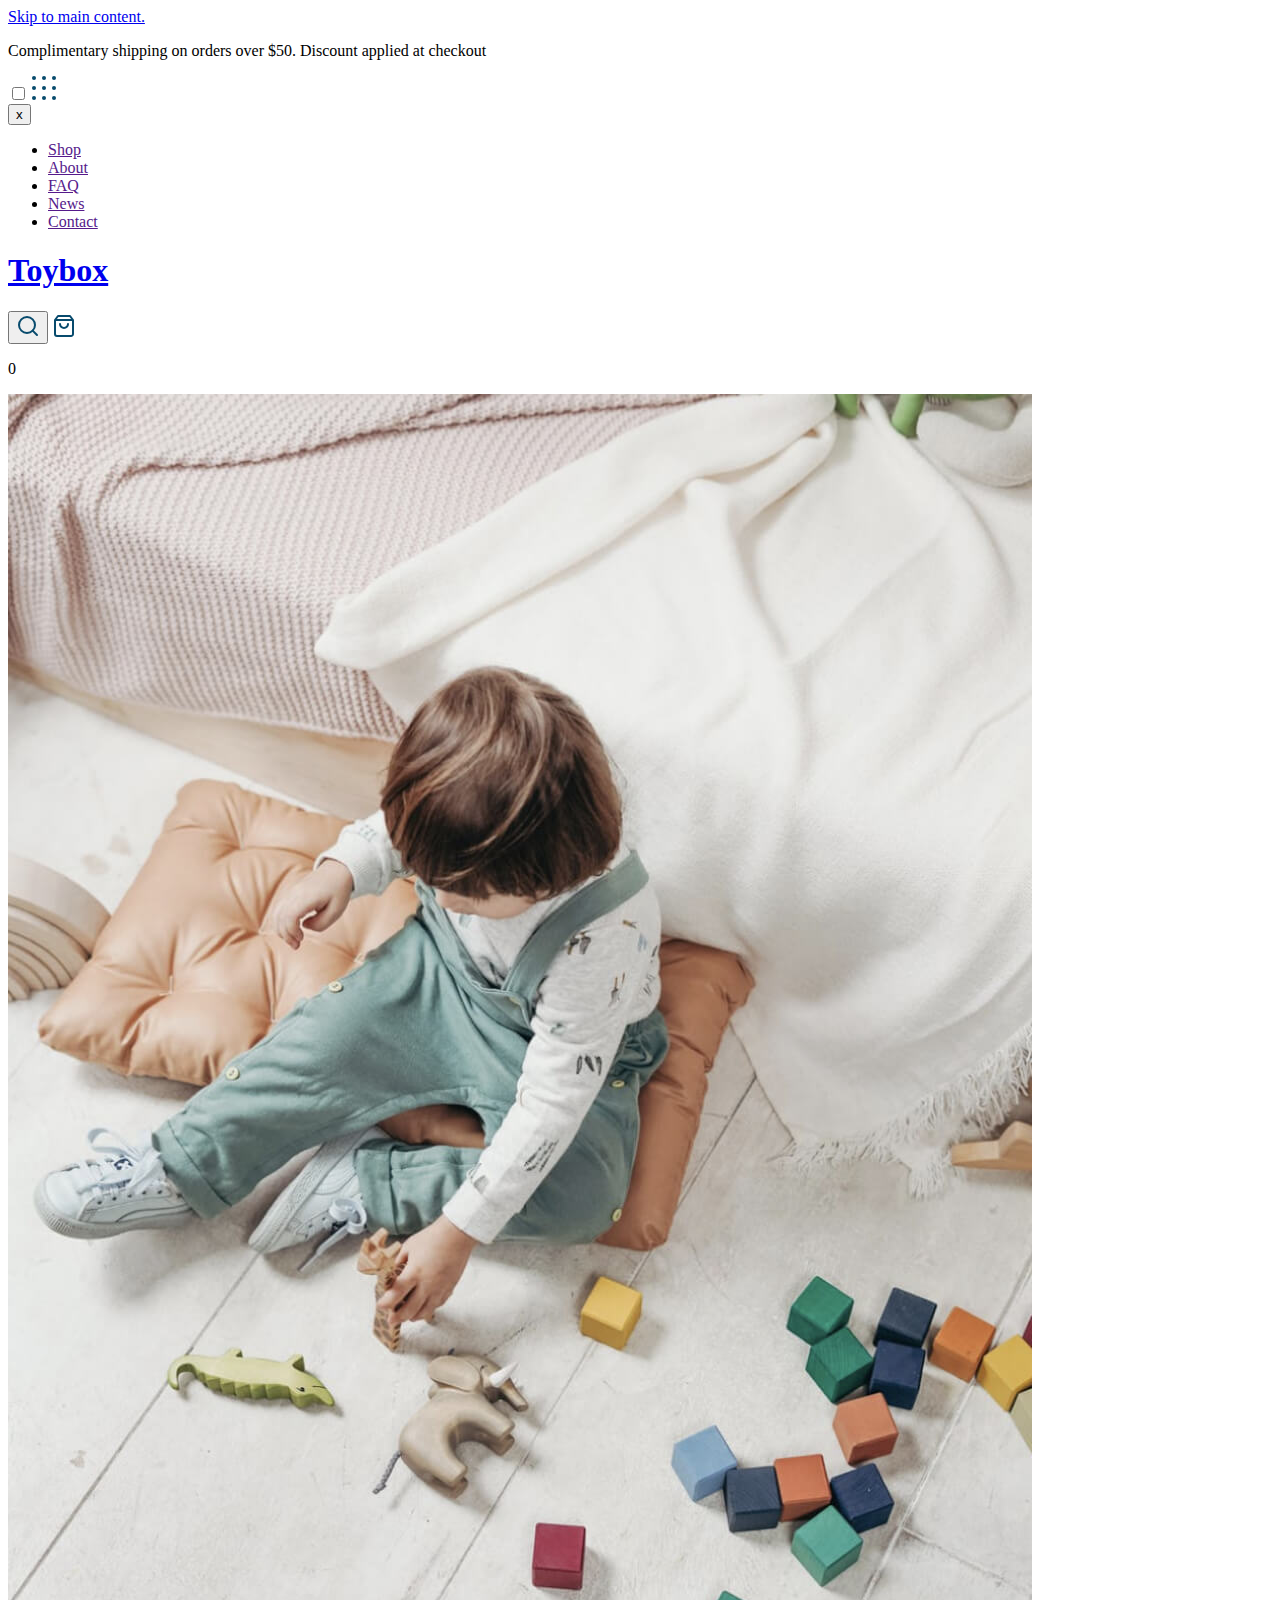
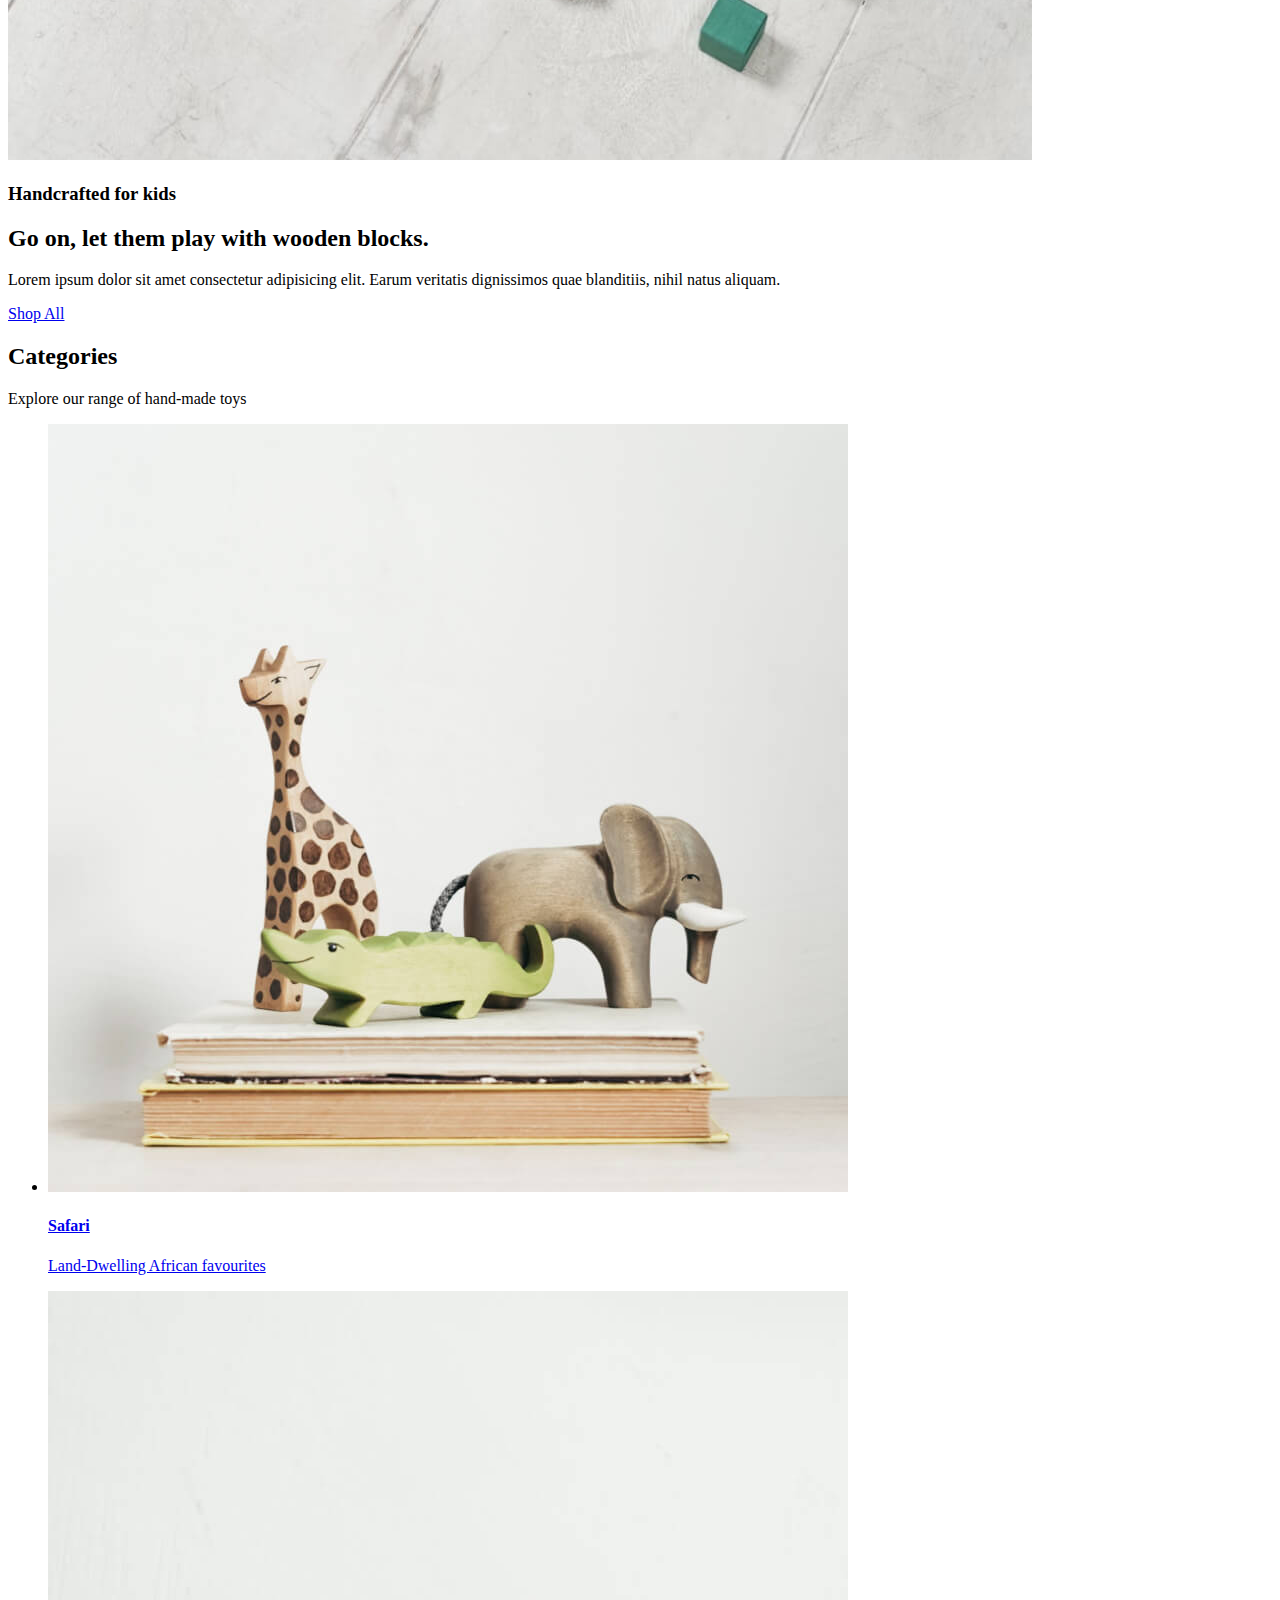
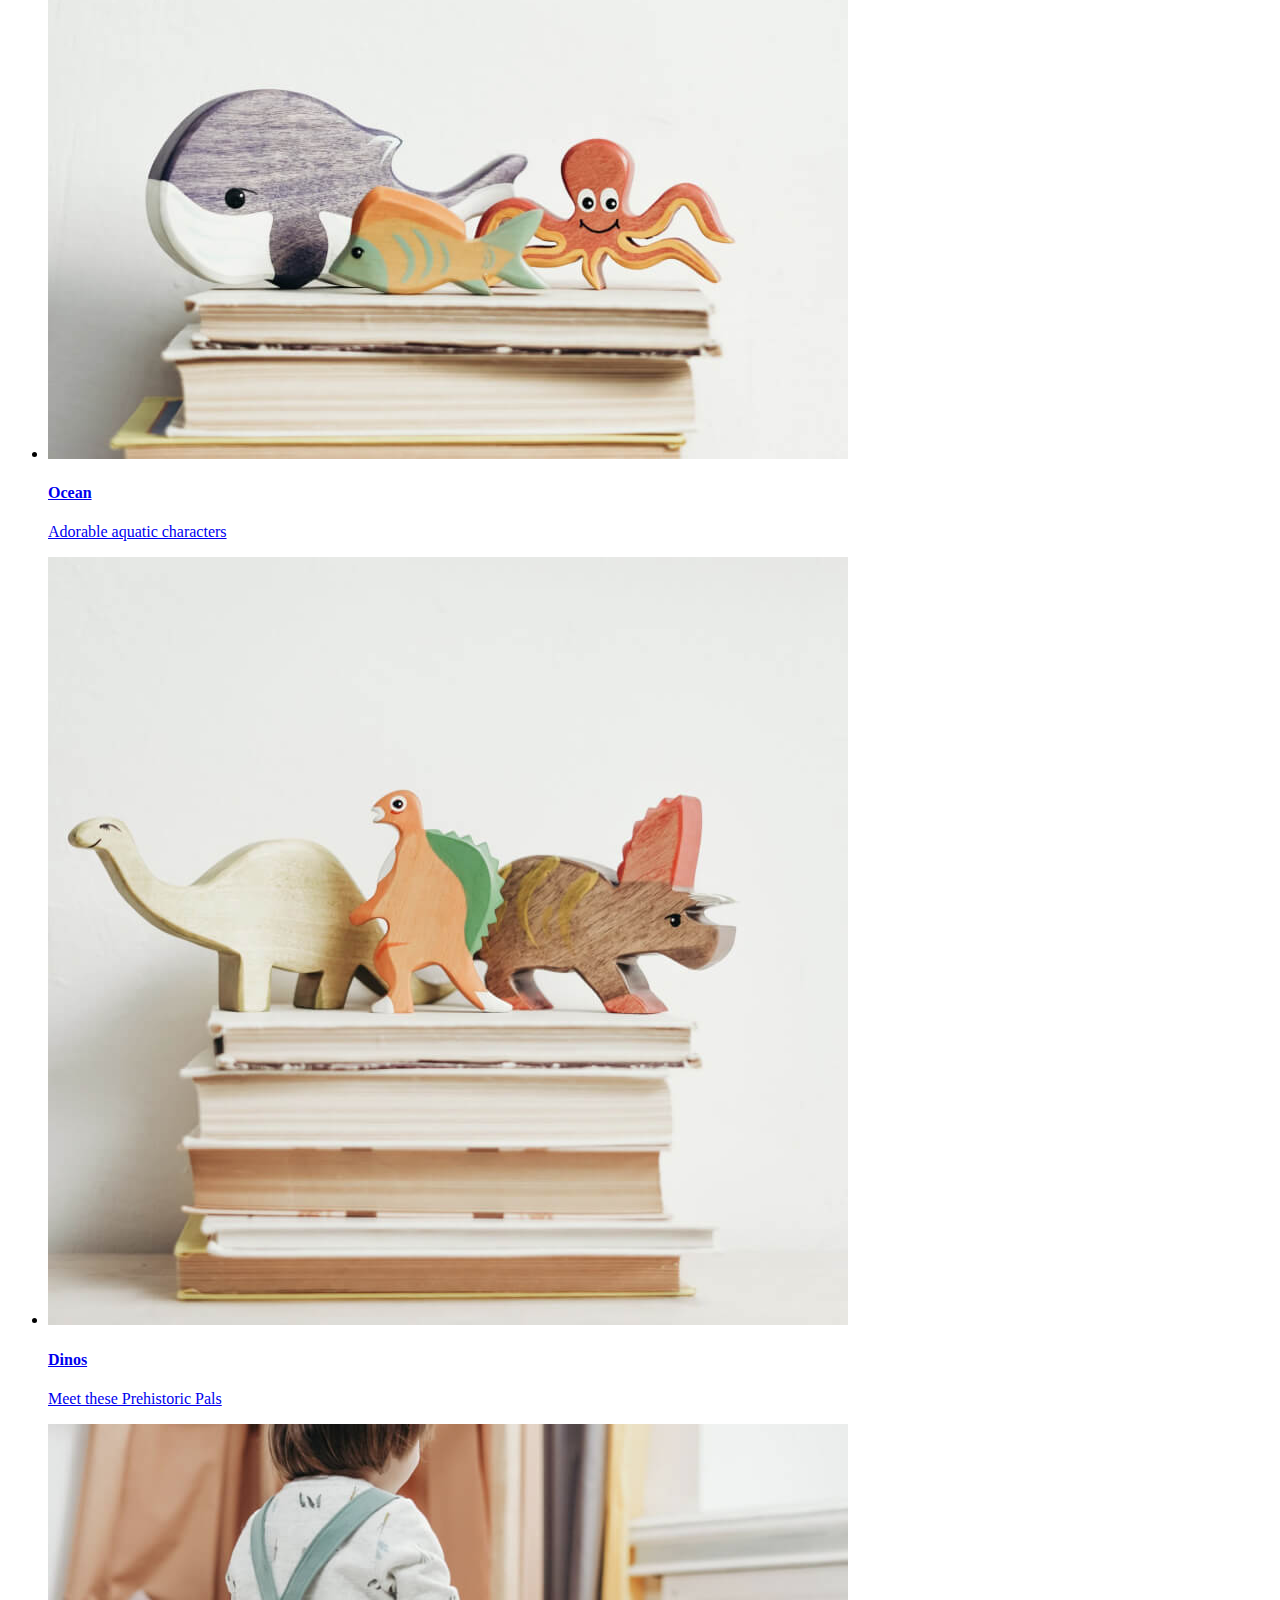
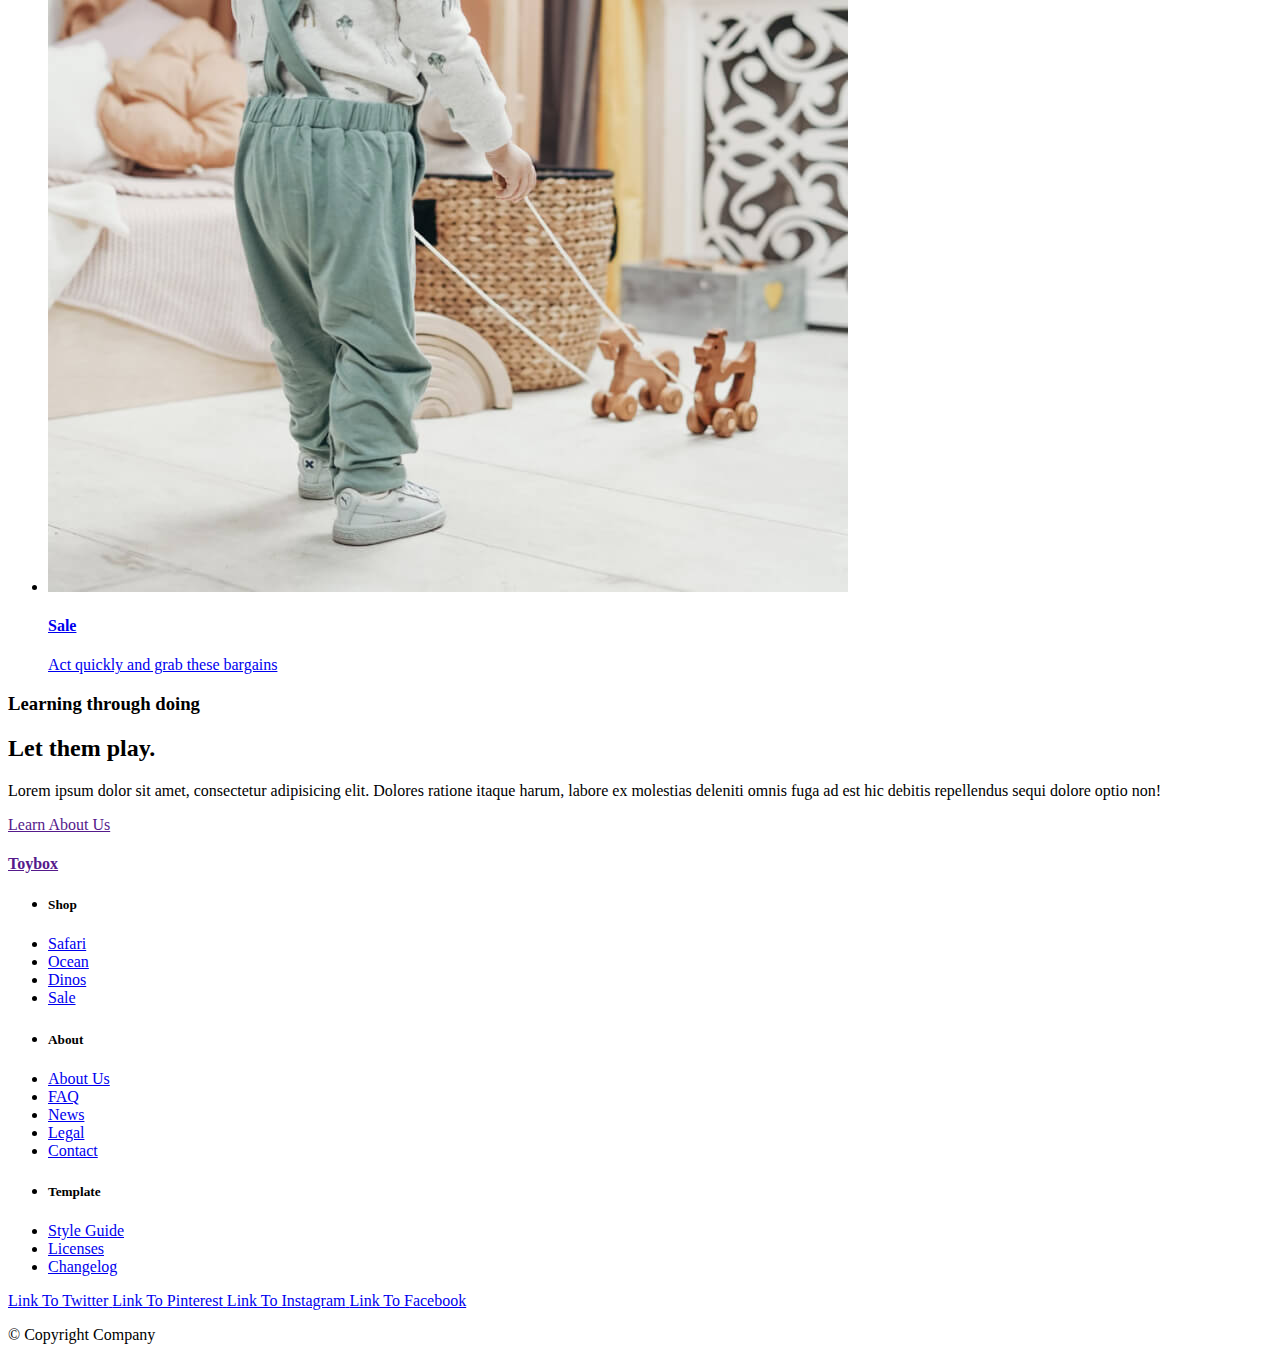
==== index.html @ 7b319298 "Added Footer Social and Copyright" ====
<!DOCTYPE html>
<html lang="en">
<head>
	<meta charset="UTF-8">
	<meta http-equiv="X-UA-Compatible" content="IE=edge">
	<meta name="viewport" content="width=device-width, initial-scale=1.0">
	<title>STARTER - Toybox Homepage</title>
</head>
<body>
    <!-- Skip Link -->
	<a href="#main-content" class="skip-link">Skip to main content.</a>

	<!-- Announcements Bar -->
	<div class="announcements">
		<div class="wrapper">
			<p>Complimentary shipping on orders over $50. Discount applied at checkout</p>
		</div>
	</div>

	<!-- Navigation Bar -->
	<nav class="nav-bar">
		<div class="wrapper">
			<!-- Slide Out Menu -->
			<input type="checkbox" id="open-side-menu">
			<label for="" id="open-side-menu">
				<img src="./assets/menu-button.svg" alt="Menu Button">
			</label>

			<!-- Slide Out Nav Content -->
			<div class="slide-out-nav">
				<button>x</button>
				<nav>
					<ul>
						<li>
							<a href="">Shop</a>
						</li>
						<li>
							<a href="">About</a>
						</li>
						<li>
							<a href="">FAQ</a>
						</li>
						<li>
							<a href="">News</a>
						</li>
						<li>
							<a href="">Contact</a>
						</li>
					</ul>
				</nav>
			</div>
			<!-- Mav-Bar -->
				<!-- Logo -->
			<a href="#home" class="logo">
				<h1>Toybox</h1>
			</a>

			<!-- Search/Cart -->
			<div class="search-cart">
				<button class="menu-icon">
					<img src="./assets/search.svg" alt="Search Icon">
				</button>
			
				<a href="#" class="bag">
					<img src="./assets/shop-bag.svg" alt="Shopping Bag">
				</a>
				<div class="counter">
					<p>0</p>	
				</div>
			</div>
		</div>
	</nav>

	<!-- Header -->
	<header>
		<div class="wrapper">
			<div class="header-img-container">
				<img src="./assets/header-image.jpg" alt="A toddler playing with wooden blocks">
			</div>
			<div class="text-container">
				<h3>Handcrafted for kids</h3>
				<h2>Go on, let them play with wooden blocks.</h2>
				<p>Lorem ipsum dolor sit amet consectetur adipisicing elit. Earum veritatis dignissimos quae blanditiis, nihil natus aliquam.</p>
				<a href="#shop">Shop All</a>
			</div>
		</div>
	</header>

	<!-- Main Area -->
	<main id="main-content">
		<!-- Categories Section -->
		<section class="categories" id="categories">
			<div class="wrapper">
				<h2>Categories</h2>
				<p>Explore our range of hand-made toys</p>

				<!-- product gallery -->
				<div class="category-gallery">
					<ul>
						<li class="items item-one">
							<a href="#">
								<img src="./assets/safari-trio.jpg" alt="An image of three wooden safari animal toys on top of a stack of books">
								<h4>Safari</h4>
								<p>Land-Dwelling African favourites</p>
							</a>
						</li>
						<li class="items item-two">
							<a href="#">
								<img src="./assets/ocean-trio.jpg" alt="An image of three wooden aquatic animal toys on top of a stack of books">
								<h4>Ocean</h4>
								<p>Adorable aquatic characters</p>
							</a>
						</li>
						<li class="items item-three">
							<a href="#">
								<img src="./assets/dino-trio.jpg" alt="An image of three wooden dinosaur toys on top of a stack of books">
								<h4>Dinos</h4>
								<p>Meet these Prehistoric Pals</p>
							</a>
						</li>
						<li class="items item-four">
							<a href="#">
								<img src="./assets/sale.jpg" alt="An image of a toddler playing with two wooden toys on wheels">
								<h4>Sale</h4>
								<p>Act quickly and grab these bargains</p>
							</a>
						</li>
					</ul>
				</div>
			</div>
		</section>
		<!-- Let Them Play Section -->
		<section class="play" id="play">
			<div class="wrapper">
				<div class="play-content">
					<h3>Learning through doing</h3>
					<h2>Let them play.</h2>
					<p>Lorem ipsum dolor sit amet, consectetur adipisicing elit. Dolores ratione itaque harum, labore ex molestias deleniti omnis fuga ad est hic debitis repellendus sequi dolore optio non!</p>
					<a href="">Learn About Us</a>
				</div>
			</div>
		</section>
	</main>

	<!-- FOOTER -->
	<footer class="footer" id="footer">
		<div class="wrapper">

			<div class="footer-flex-container">
				<!-- Logo -->
				<a href="" class="logo">
					<h4>Toybox</h4>
				</a>

				<!-- Footer Nav Flex Container -->
				<div>
					<nav class="footer-nav">
							<!-- Footer Shop List -->
						<ul class="footer-shop">
							<li>
								<h5>Shop</h5>
							</li>
							<li>
								<a href="#">Safari</a>
							</li>
							<li>
								<a href="#">Ocean</a>
							</li>
							<li>
								<a href="#">Dinos</a>
							</li>
							<li>
								<a href="#">Sale</a>
							</li>
						</ul>
							<!-- End Footer Shop List -->

							<!-- Footer About List -->
						<ul class="footer-about">
							<li>
								<h5>About</h5>
							</li>
							<li>
								<a href="#">About Us</a>
							</li>
							<li>
								<a href="#">FAQ</a>
							</li>
							<li>
								<a href="#">News</a>
							</li>
							<li>
								<a href="#">Legal</a>
							</li>
							<li>
								<a href="#">Contact</a>
							</li>
						</ul>
							<!-- END Footer About -->

							<!-- Footer Template List -->
						<ul class="footer-template">
							<li>
								<h5>Template</h5>
							</li>
							<li>
								<a href="#">Style Guide</a>
							</li>
							<li>
								<a href="#">Licenses</a>
							</li>
							<li>
								<a href="#">Changelog</a>
							</li>
						</ul>
						<!-- END Footer Template -->
					</nav>
					<!-- END FOOTER NAV -->
						
				</div>
			</div>
			<!-- Social and Copyright Flex Container -->
			<div class="social">

				<!-- Icon Container -->
				<div class="social-icon">
					<a href="#">
						<i aria-hidden="true"></i>
						<span class="sr-only">Link To Twitter</span>
					</a>
					<a href="#">
						<i aria-hidden="true"></i>
						<span class="sr-only">Link To Pinterest</span>
					</a>
					<a href="#">
						<i aria-hidden="true"></i>
						<span class="sr-only">Link To Instagram</span>
					</a>
					<a href="#">
						<i aria-hidden="true"></i>
						<span class="sr-only">Link To Facebook</span>
					</a>
				</div>
				<!-- END Social Icons -->

				<div class="copyright">
					<p>© Copyright Company</p>
				</div>
					<!-- END Copyright -->
			</div>
				<!-- END Social -->
		</div>
			<!-- END Wrapper -->
	</footer>

</body>
</html>
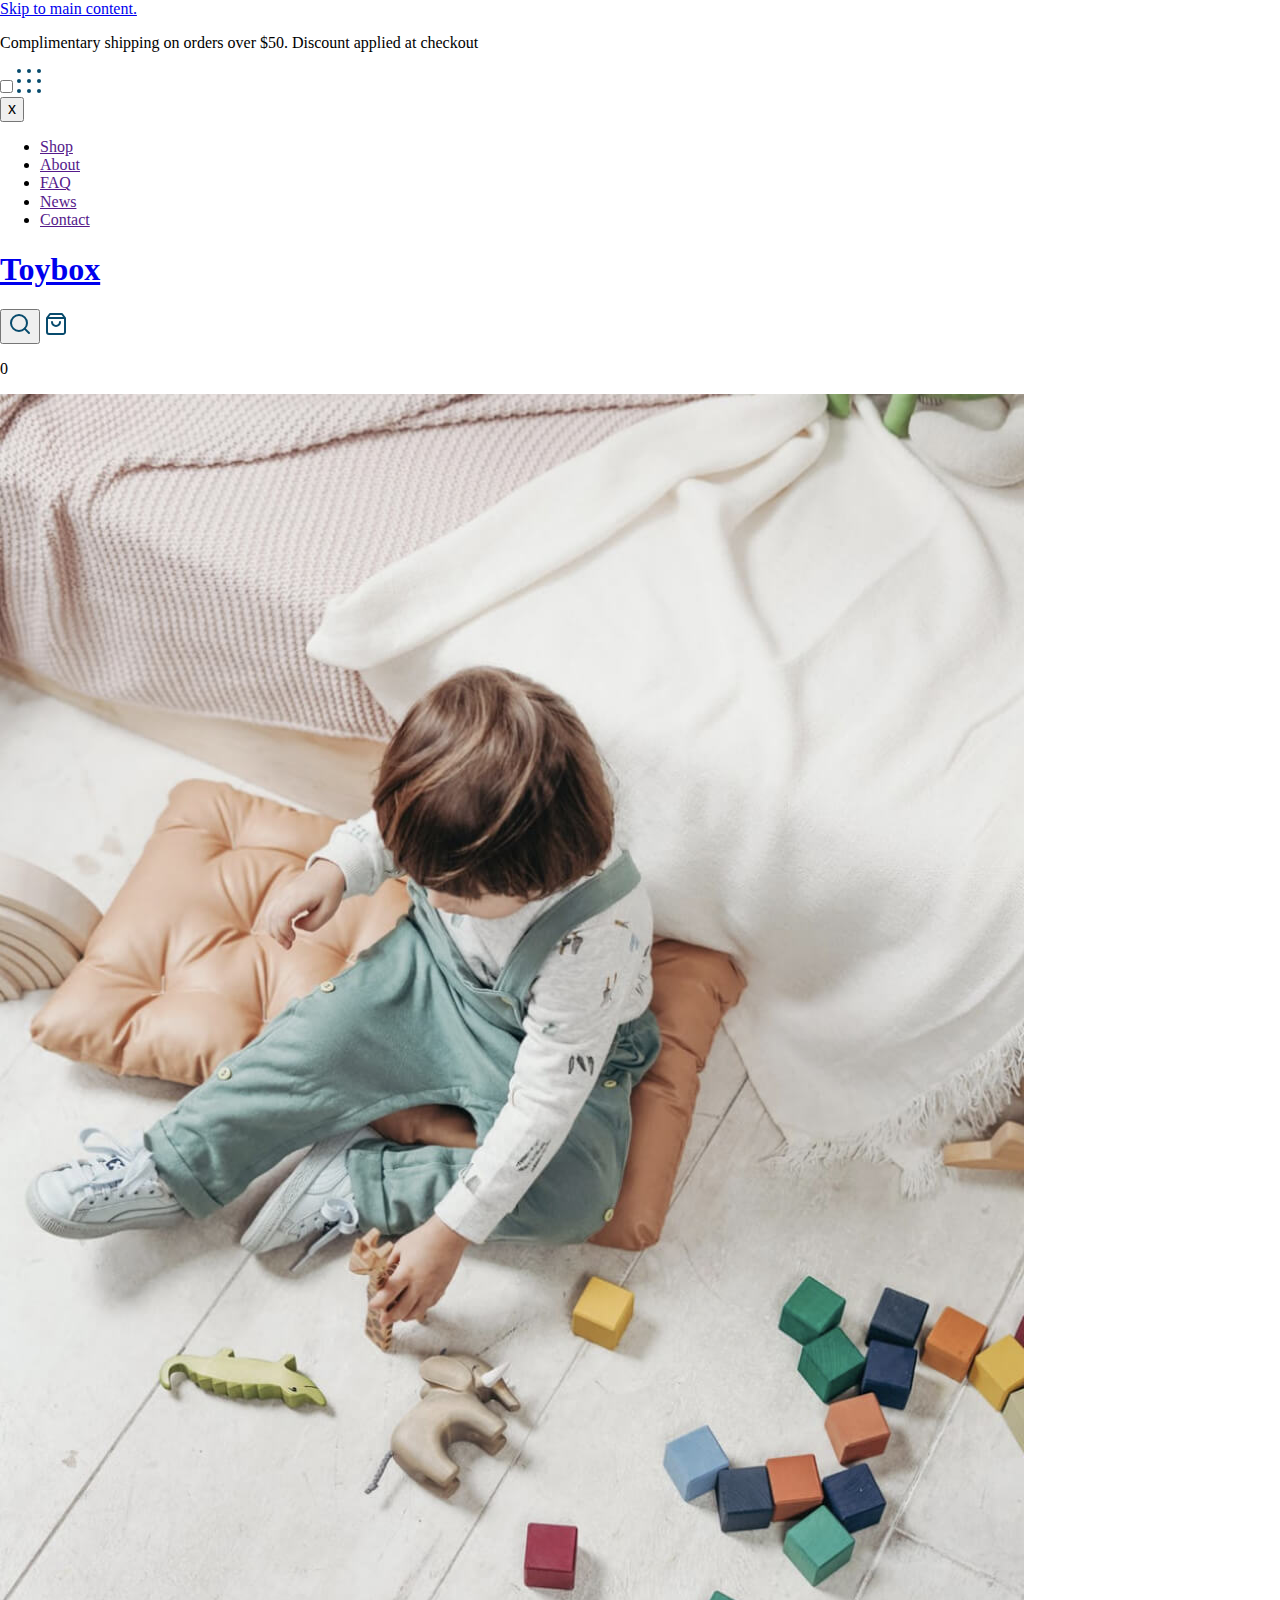
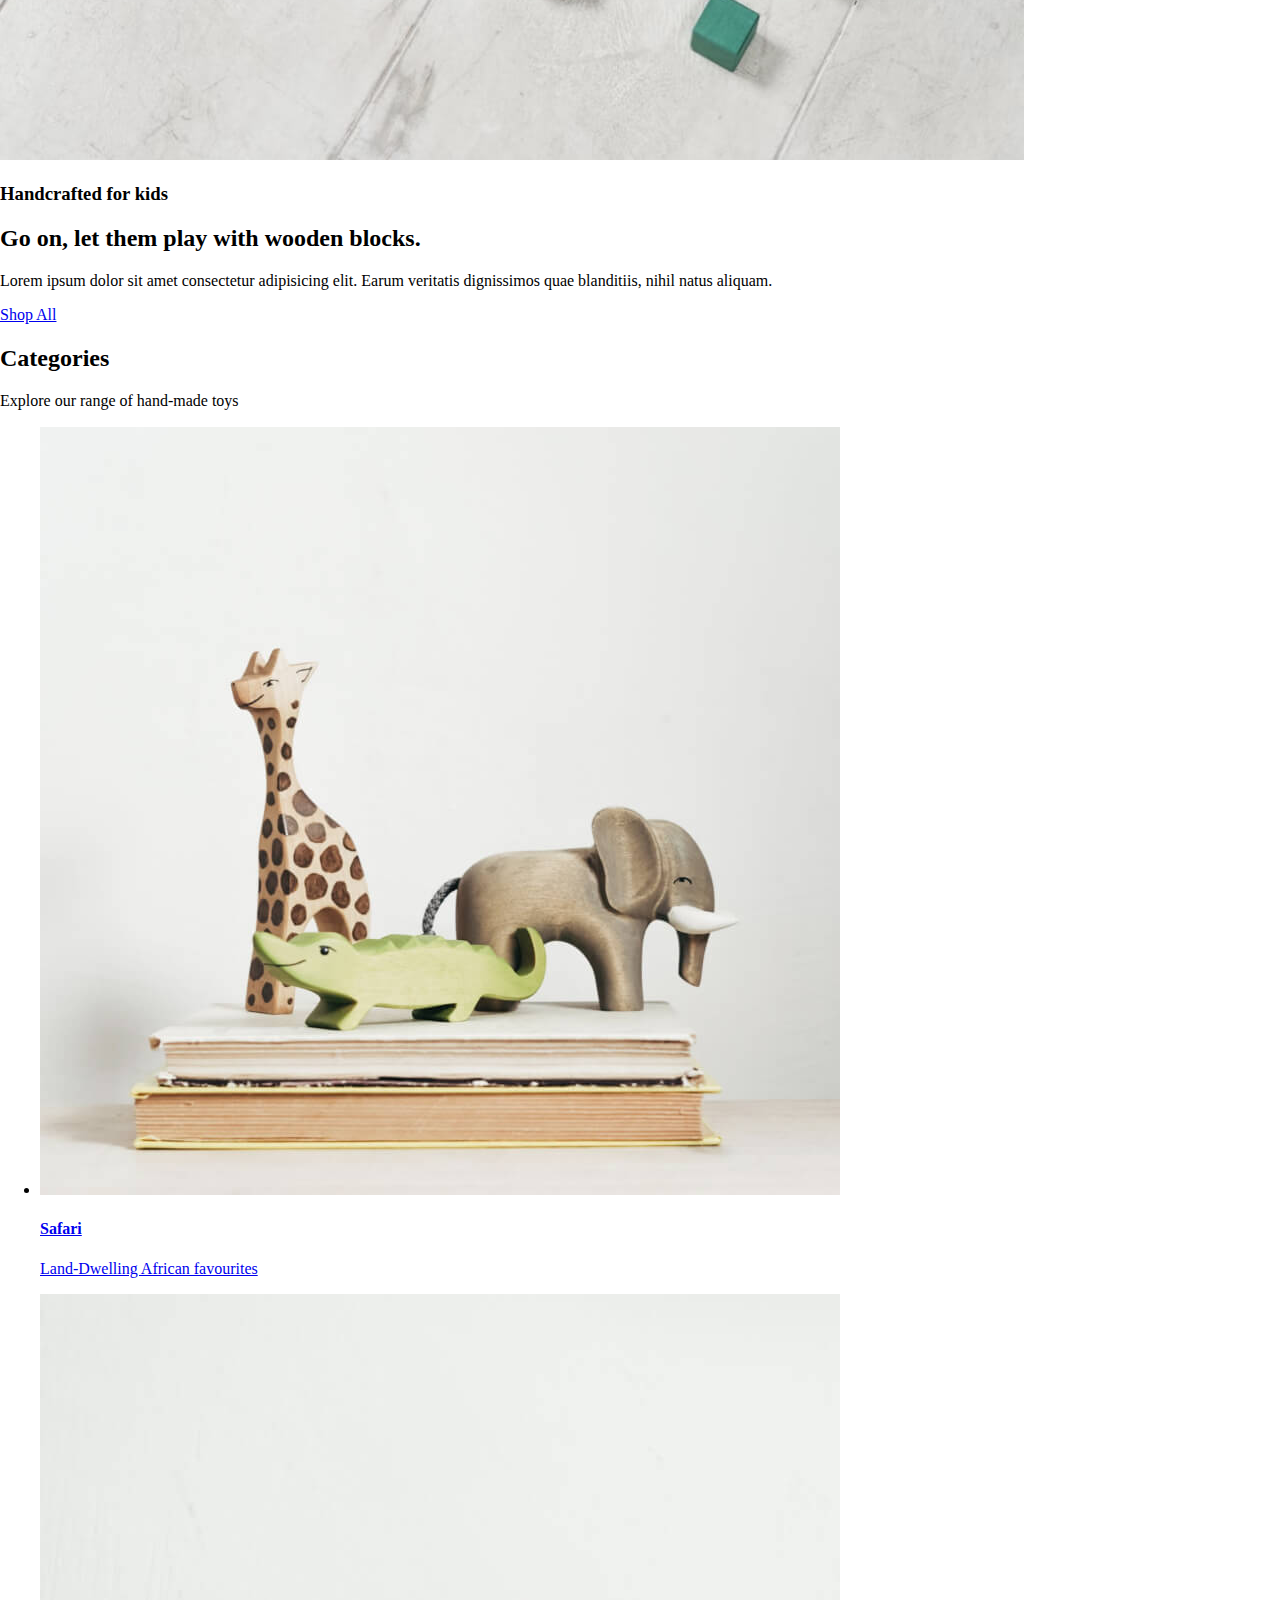
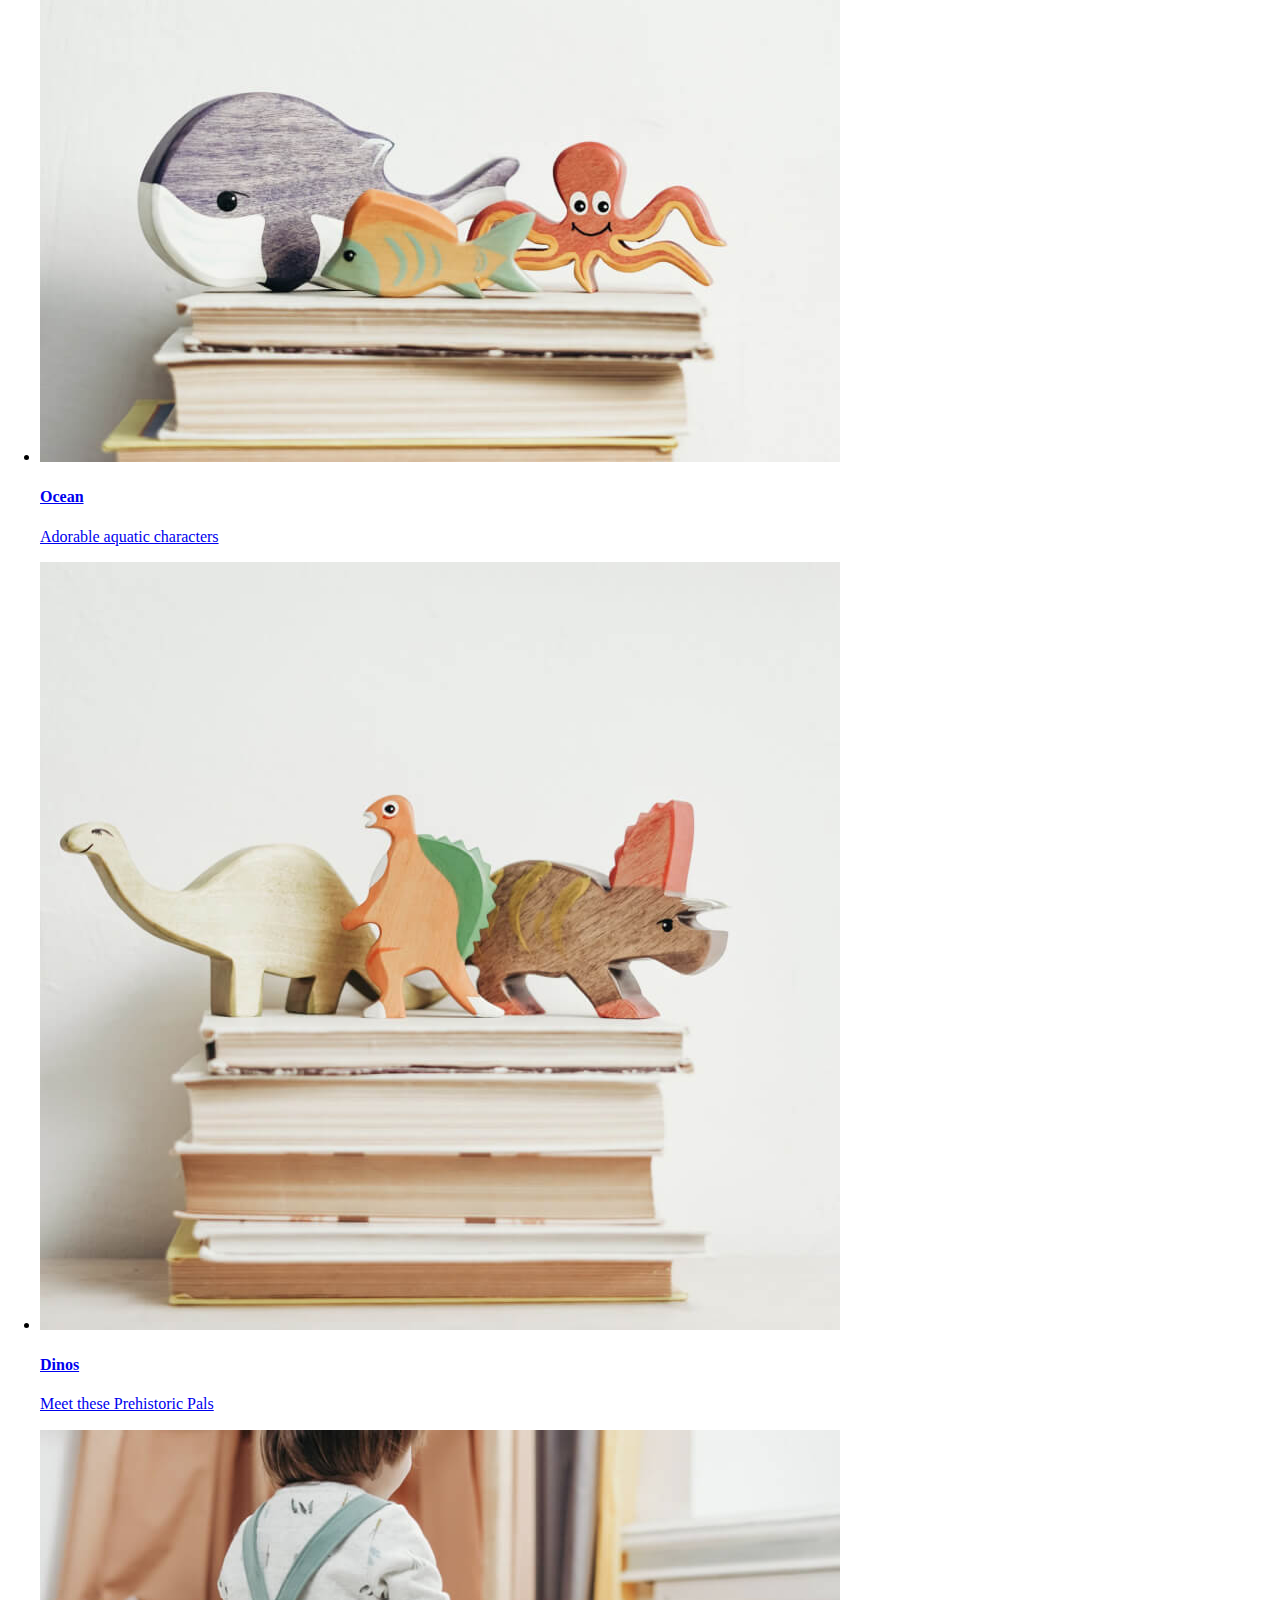
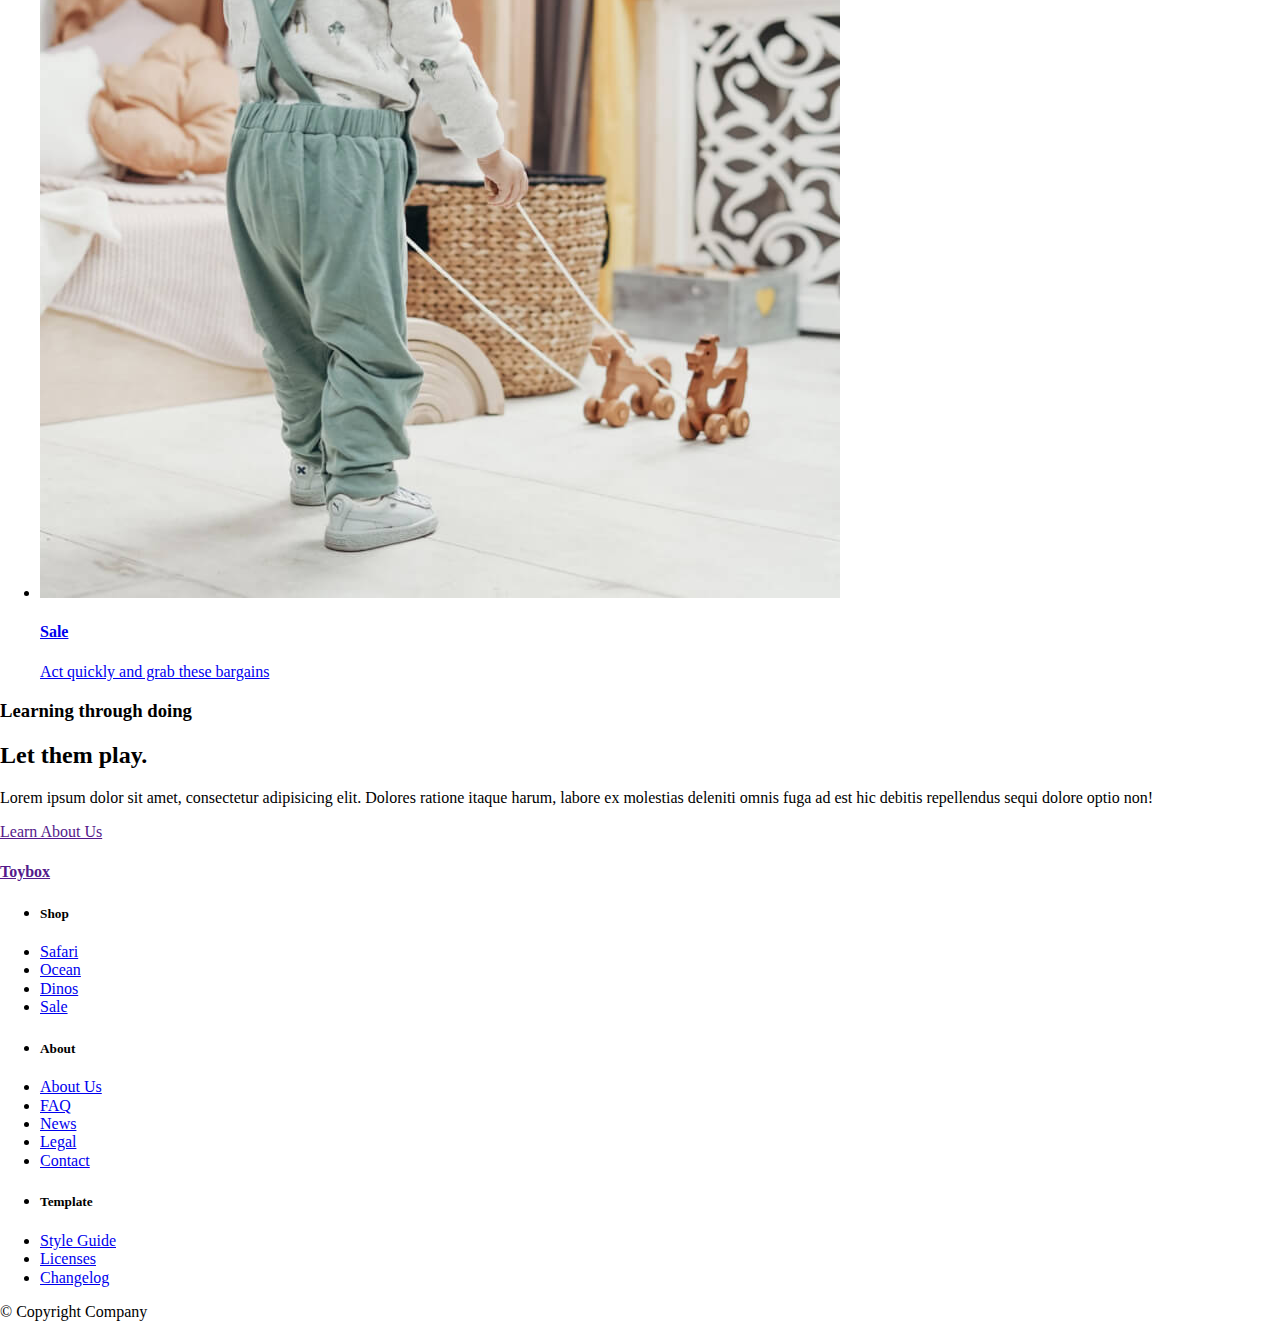
==== commit 38c72e89: "Added variables and setup partials" ====
--- a/index.html
+++ b/index.html
@@ -5,6 +5,7 @@
 	<meta http-equiv="X-UA-Compatible" content="IE=edge">
 	<meta name="viewport" content="width=device-width, initial-scale=1.0">
 	<title>STARTER - Toybox Homepage</title>
+	<link rel="stylesheet" href="styles/styles.css">
 </head>
 <body>
     <!-- Skip Link -->
--- a/styles/styles.css
+++ b/styles/styles.css
@@ -0,0 +1,236 @@
+html {
+  line-height: 1.15;
+  -ms-text-size-adjust: 100%;
+  -webkit-text-size-adjust: 100%;
+}
+
+body {
+  margin: 0;
+}
+
+article, aside, footer, header, nav, section {
+  display: block;
+}
+
+h1 {
+  font-size: 2em;
+  margin: 0.67em 0;
+}
+
+figcaption, figure, main {
+  display: block;
+}
+
+figure {
+  margin: 1em 40px;
+}
+
+hr {
+  -webkit-box-sizing: content-box;
+          box-sizing: content-box;
+  height: 0;
+  overflow: visible;
+}
+
+pre {
+  font-family: monospace, monospace;
+  font-size: 1em;
+}
+
+a {
+  background-color: transparent;
+  -webkit-text-decoration-skip: objects;
+}
+
+abbr[title] {
+  border-bottom: none;
+  text-decoration: underline;
+  -webkit-text-decoration: underline dotted;
+          text-decoration: underline dotted;
+}
+
+b, strong {
+  font-weight: inherit;
+}
+
+b, strong {
+  font-weight: bolder;
+}
+
+code, kbd, samp {
+  font-family: monospace, monospace;
+  font-size: 1em;
+}
+
+dfn {
+  font-style: italic;
+}
+
+mark {
+  background-color: #ff0;
+  color: #000;
+}
+
+small {
+  font-size: 80%;
+}
+
+sub, sup {
+  font-size: 75%;
+  line-height: 0;
+  position: relative;
+  vertical-align: baseline;
+}
+
+sub {
+  bottom: -0.25em;
+}
+
+sup {
+  top: -0.5em;
+}
+
+audio, video {
+  display: inline-block;
+}
+
+audio:not([controls]) {
+  display: none;
+  height: 0;
+}
+
+img {
+  border-style: none;
+}
+
+svg:not(:root) {
+  overflow: hidden;
+}
+
+button, input, optgroup, select, textarea {
+  font-family: sans-serif;
+  font-size: 100%;
+  line-height: 1.15;
+  margin: 0;
+}
+
+button, input {
+  overflow: visible;
+}
+
+button, select {
+  text-transform: none;
+}
+
+button, html [type=button], [type=reset], [type=submit] {
+  -webkit-appearance: button;
+}
+
+button::-moz-focus-inner, [type=button]::-moz-focus-inner, [type=reset]::-moz-focus-inner, [type=submit]::-moz-focus-inner {
+  border-style: none;
+  padding: 0;
+}
+
+button:-moz-focusring, [type=button]:-moz-focusring, [type=reset]:-moz-focusring, [type=submit]:-moz-focusring {
+  outline: 1px dotted ButtonText;
+}
+
+fieldset {
+  padding: 0.35em 0.75em 0.625em;
+}
+
+legend {
+  -webkit-box-sizing: border-box;
+          box-sizing: border-box;
+  color: inherit;
+  display: table;
+  max-width: 100%;
+  padding: 0;
+  white-space: normal;
+}
+
+progress {
+  display: inline-block;
+  vertical-align: baseline;
+}
+
+textarea {
+  overflow: auto;
+}
+
+[type=checkbox], [type=radio] {
+  -webkit-box-sizing: border-box;
+          box-sizing: border-box;
+  padding: 0;
+}
+
+[type=number]::-webkit-inner-spin-button, [type=number]::-webkit-outer-spin-button {
+  height: auto;
+}
+
+[type=search] {
+  -webkit-appearance: textfield;
+  outline-offset: -2px;
+}
+
+[type=search]::-webkit-search-cancel-button, [type=search]::-webkit-search-decoration {
+  -webkit-appearance: none;
+}
+
+::-webkit-file-upload-button {
+  -webkit-appearance: button;
+  font: inherit;
+}
+
+details, menu {
+  display: block;
+}
+
+summary {
+  display: list-item;
+}
+
+canvas {
+  display: inline-block;
+}
+
+template {
+  display: none;
+}
+
+[hidden] {
+  display: none;
+}
+
+.clearfix:after {
+  visibility: hidden;
+  display: block;
+  font-size: 0;
+  content: "";
+  clear: both;
+  height: 0;
+}
+
+html {
+  -webkit-box-sizing: border-box;
+  box-sizing: border-box;
+}
+
+*, *:before, *:after {
+  -webkit-box-sizing: inherit;
+          box-sizing: inherit;
+}
+
+.sr-only {
+  position: absolute;
+  width: 1px;
+  height: 1px;
+  margin: -1px;
+  border: 0;
+  padding: 0;
+  white-space: nowrap;
+  -webkit-clip-path: inset(100%);
+          clip-path: inset(100%);
+  clip: rect(0 0 0 0);
+  overflow: hidden;
+}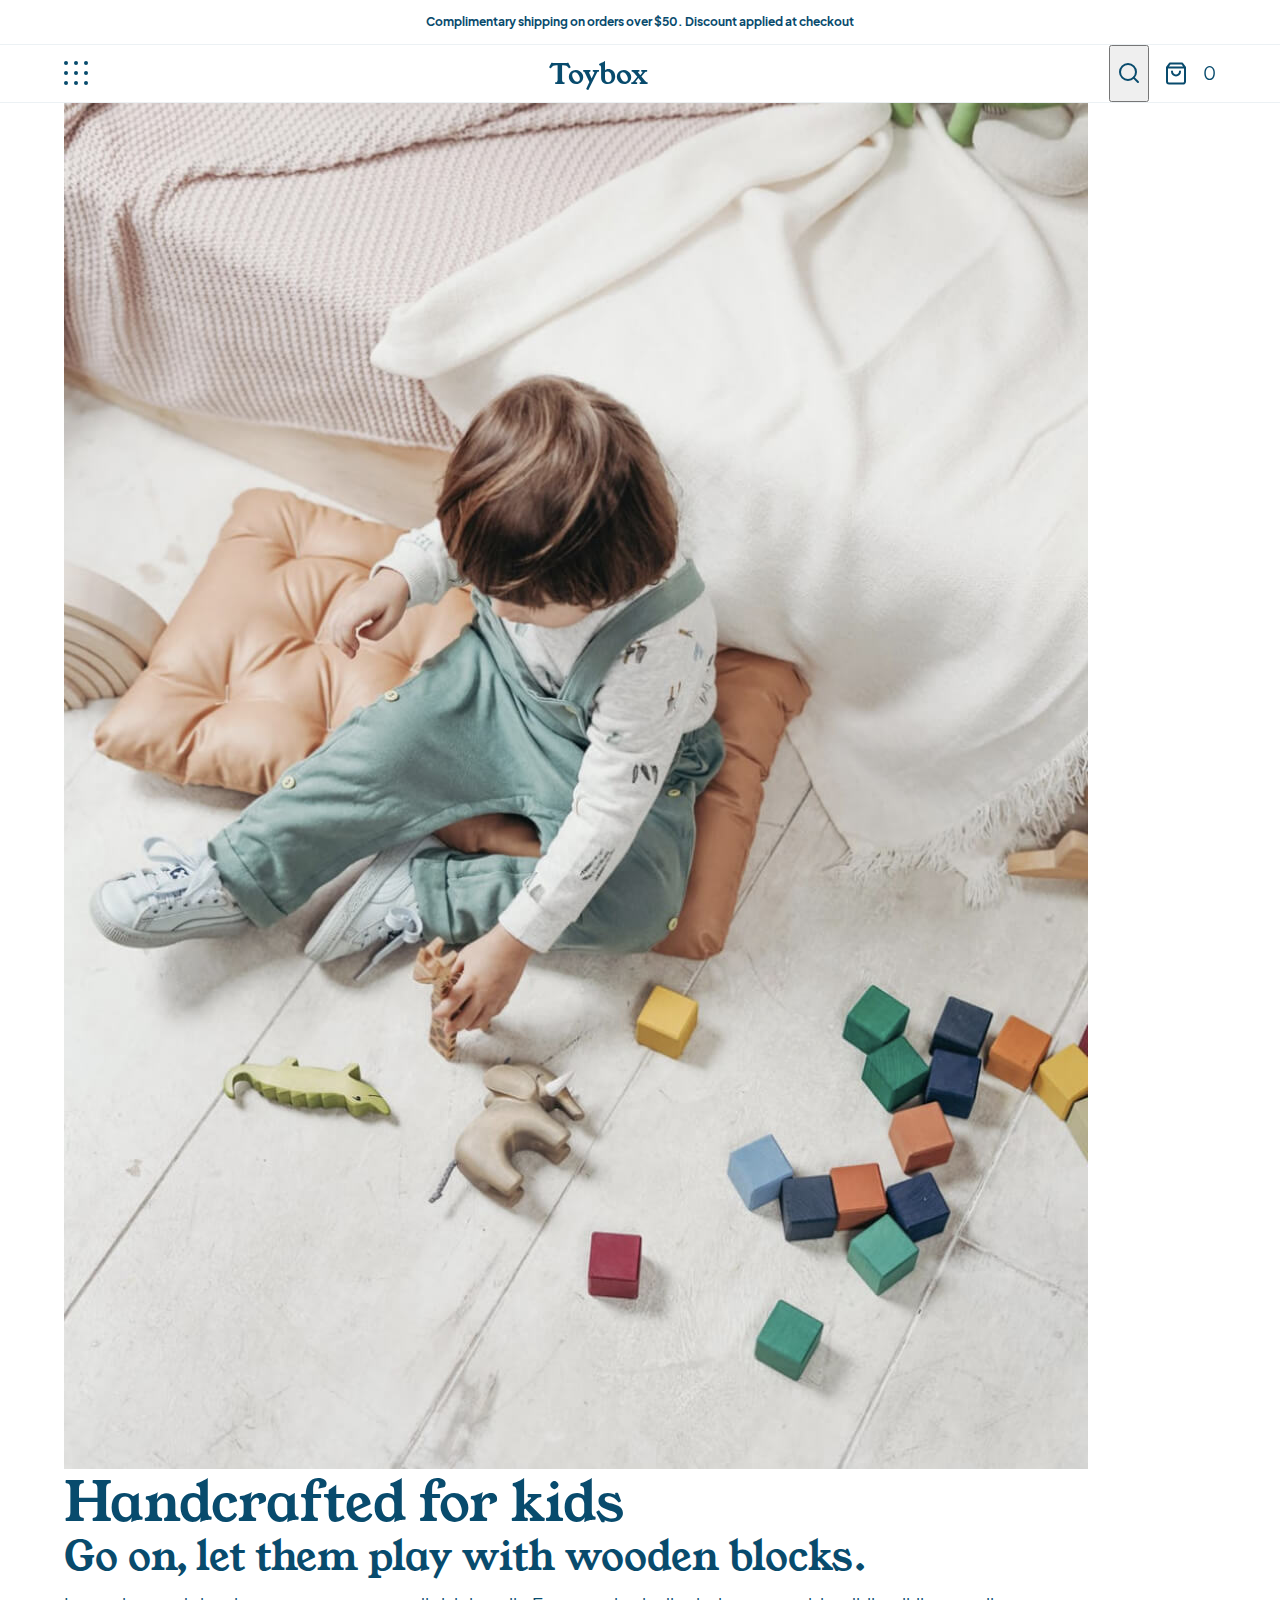
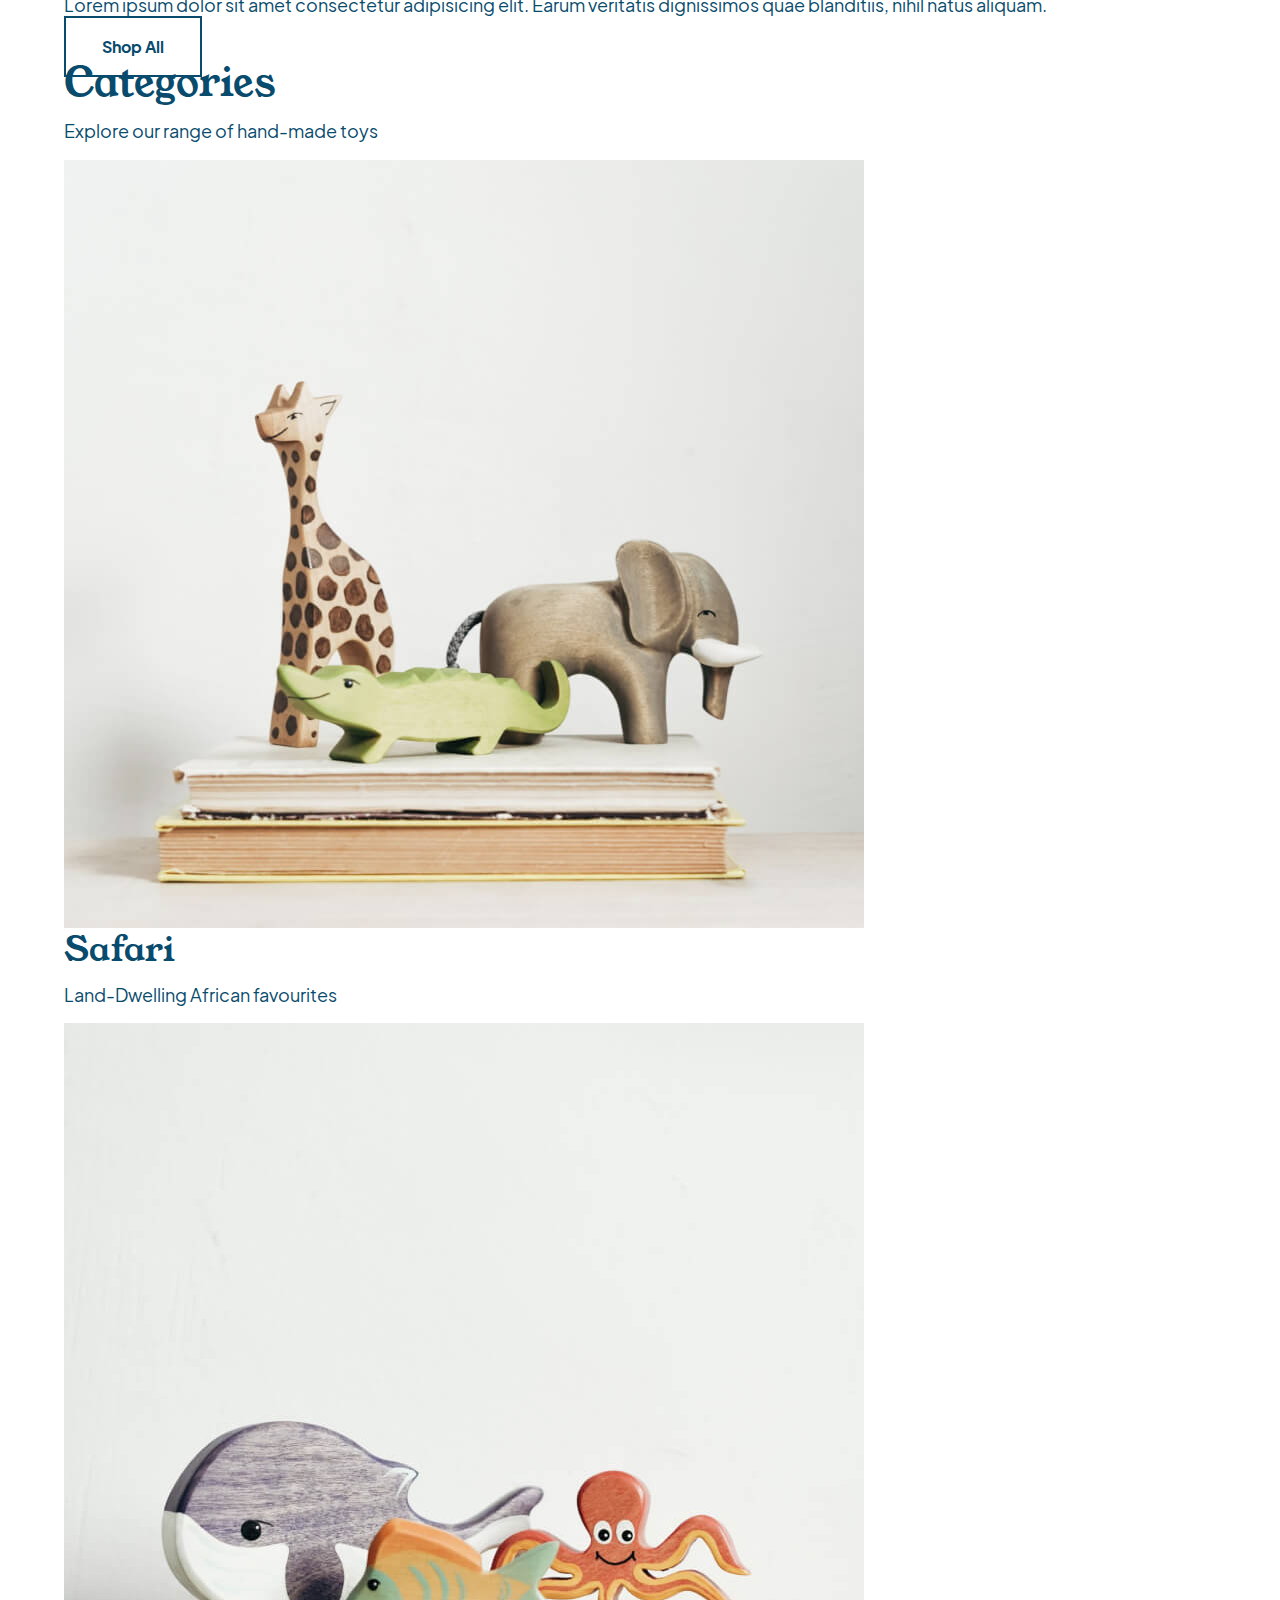
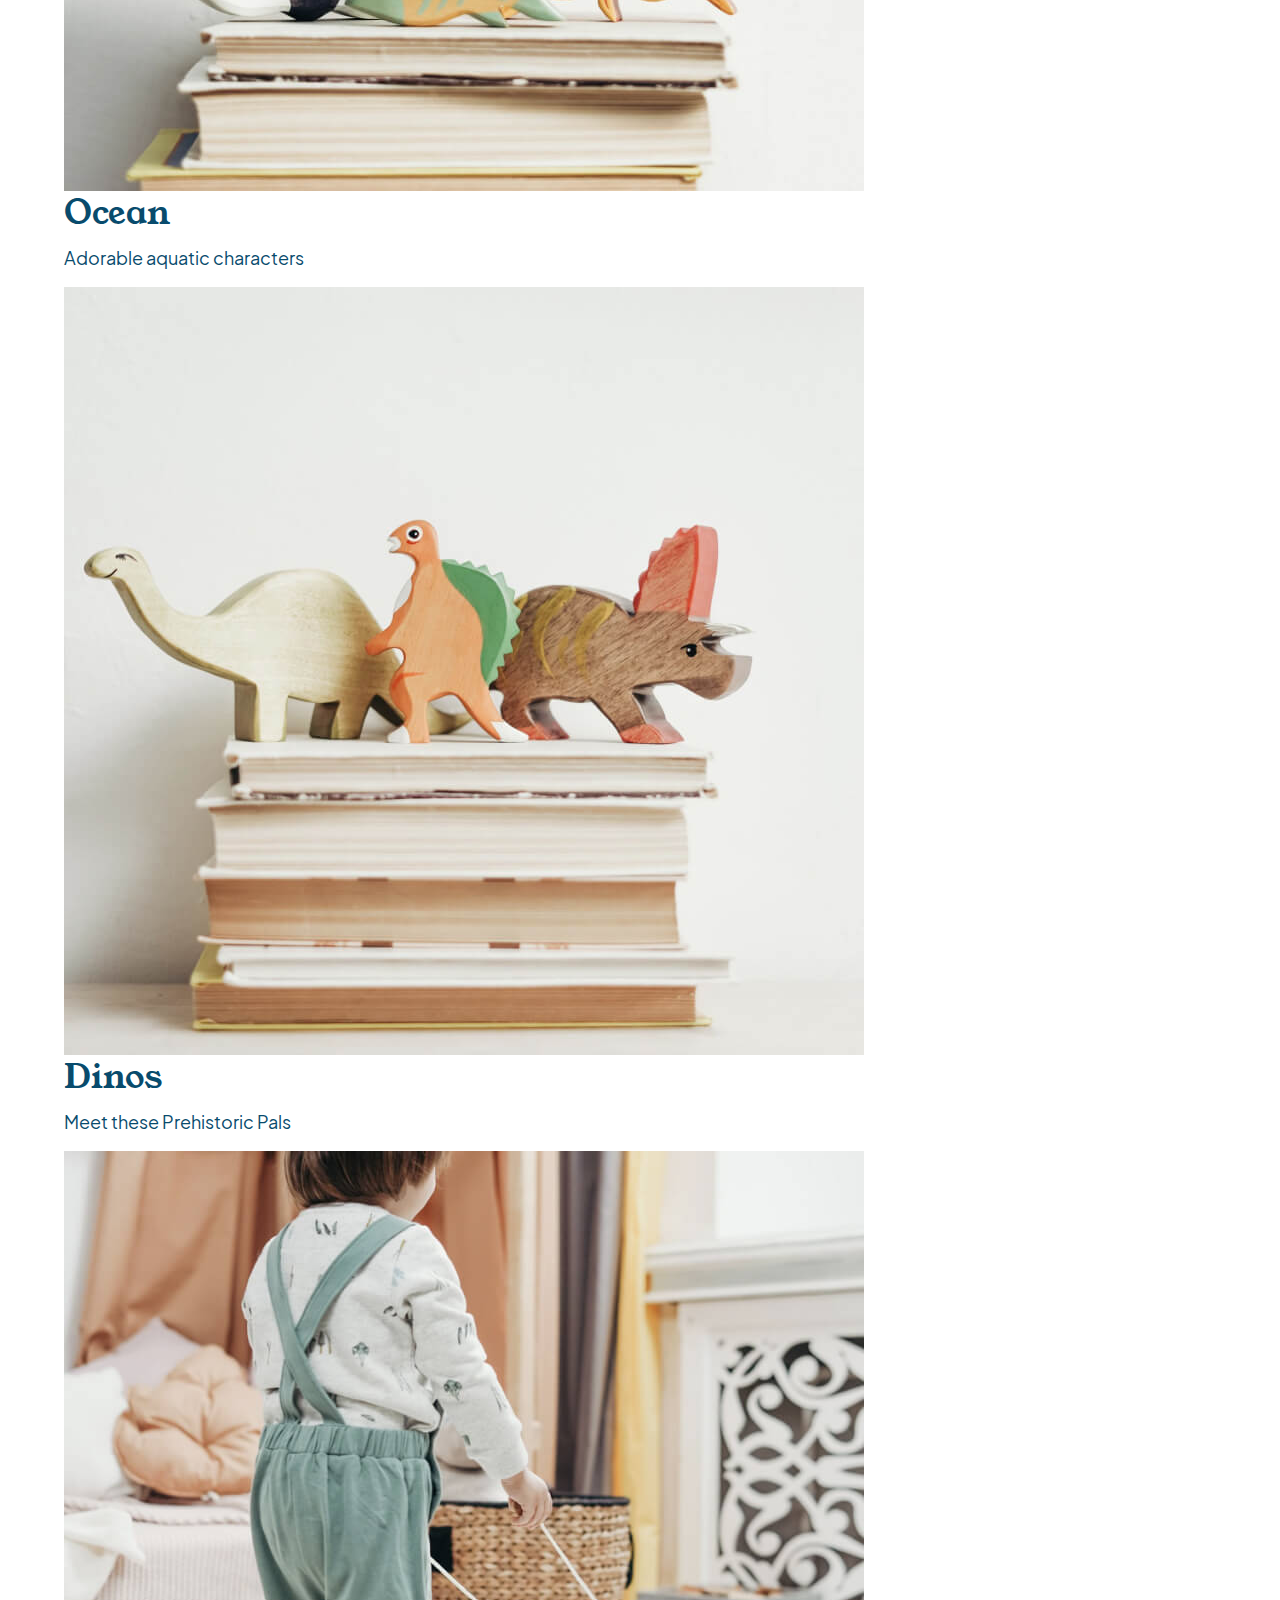
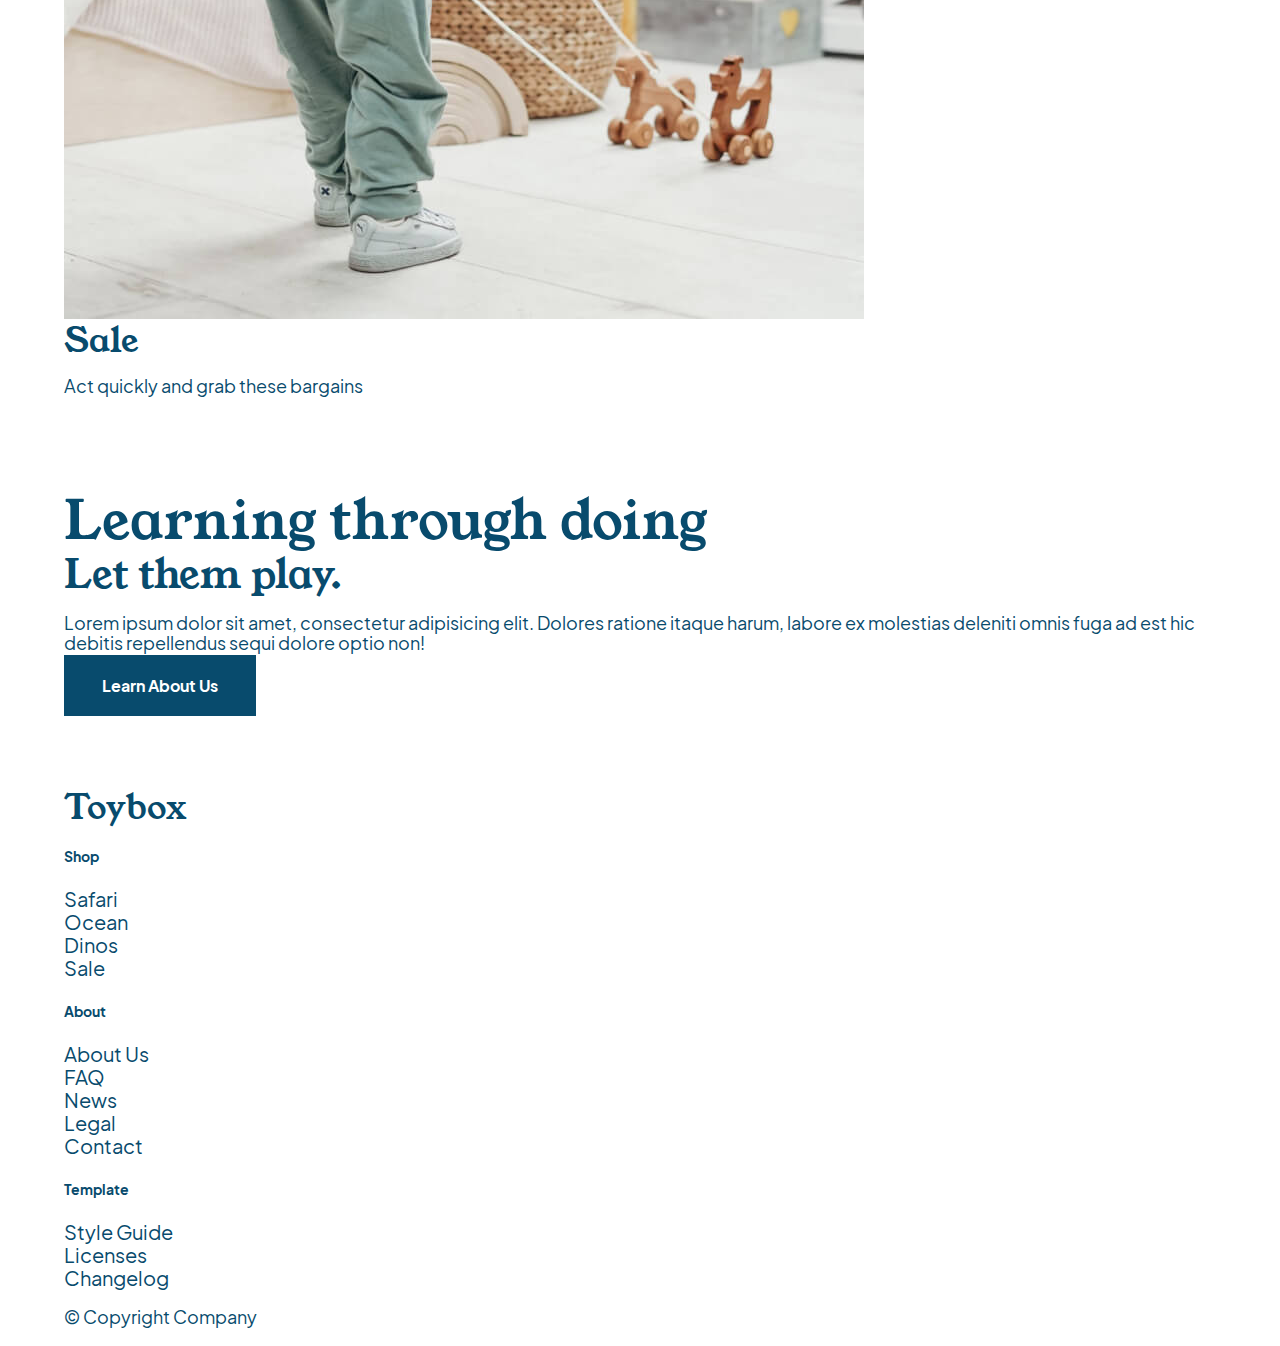
==== commit 79298b14: "Added more partials and styled nav bar" ====
--- a/index.html
+++ b/index.html
@@ -5,7 +5,7 @@
 	<meta http-equiv="X-UA-Compatible" content="IE=edge">
 	<meta name="viewport" content="width=device-width, initial-scale=1.0">
 	<title>STARTER - Toybox Homepage</title>
-	<link rel="stylesheet" href="styles/styles.css">
+	<link rel="stylesheet" href="./styles/styles.css">
 </head>
 <body>
     <!-- Skip Link -->
@@ -14,7 +14,7 @@
 	<!-- Announcements Bar -->
 	<div class="announcements">
 		<div class="wrapper">
-			<p>Complimentary shipping on orders over $50. Discount applied at checkout</p>
+			<p class="small-copy">Complimentary shipping on orders over $50. Discount applied at checkout</p>
 		</div>
 	</div>
 
@@ -23,7 +23,7 @@
 		<div class="wrapper">
 			<!-- Slide Out Menu -->
 			<input type="checkbox" id="open-side-menu">
-			<label for="" id="open-side-menu">
+			<label for="open-side-menu">
 				<img src="./assets/menu-button.svg" alt="Menu Button">
 			</label>
 
@@ -82,7 +82,7 @@
 				<h3>Handcrafted for kids</h3>
 				<h2>Go on, let them play with wooden blocks.</h2>
 				<p>Lorem ipsum dolor sit amet consectetur adipisicing elit. Earum veritatis dignissimos quae blanditiis, nihil natus aliquam.</p>
-				<a href="#shop">Shop All</a>
+				<a href="#shop" class="button shop-button">Shop All</a>
 			</div>
 		</div>
 	</header>
@@ -137,7 +137,7 @@
 					<h3>Learning through doing</h3>
 					<h2>Let them play.</h2>
 					<p>Lorem ipsum dolor sit amet, consectetur adipisicing elit. Dolores ratione itaque harum, labore ex molestias deleniti omnis fuga ad est hic debitis repellendus sequi dolore optio non!</p>
-					<a href="">Learn About Us</a>
+					<a href="#" class="button about-button">Learn About Us</a>
 				</div>
 			</div>
 		</section>
--- a/styles/styles.css
+++ b/styles/styles.css
@@ -233,4 +233,188 @@
           clip-path: inset(100%);
   clip: rect(0 0 0 0);
   overflow: hidden;
+}
+
+@font-face {
+  font-family: "Jakarta Sans";
+  src: url("../fonts/PlusJakarta_Sans-2.5/webfonts/PlusJakartaSans-Regular.woff"), url("../fonts/PlusJakarta_Sans-2.5/static/PlusJakartaSans-Regular.ttf"), url("../fonts/PlusJakarta_Sans-2.5/webfonts/PlusJakartaSans-Regular.woff2");
+  font-weight: normal;
+}
+/* importing Jakarta Sans font in bold */
+@font-face {
+  font-family: "Jakarta Sans";
+  src: url("../fonts/PlusJakarta_Sans-2.5/webfonts/PlusJakartaSans-Bold.woff"), url(../fonts/PlusJakarta_Sans-2.5/webfonts/PlusJakartaSans-Bold.woff2), url(../fonts/PlusJakarta_Sans-2.5/static/PlusJakartaSans-Bold.ttf);
+  font-weight: bold;
+}
+@font-face {
+  font-family: "Young Serif";
+  src: url(../fonts/youngserif/YoungSerif-Regular.otf);
+}
+html {
+  font-size: 125%;
+}
+
+p {
+  font-size: 0.9rem;
+}
+
+body {
+  font-family: "Jakarta Sans";
+  font-weight: normal;
+  color: #084b6d;
+}
+
+h1, h2, h3, h4, blockquote {
+  font-family: "Young Serif";
+  font-weight: normal;
+  color: #084b6d;
+  margin: 0;
+}
+
+h1 {
+  font-size: 1.4rem;
+}
+
+h2 {
+  font-size: 2rem;
+}
+
+h3 {
+  font-size: 2.7rem;
+}
+
+h4 {
+  font-size: 1.7rem;
+}
+
+h5 {
+  font-size: 0.7rem;
+}
+
+ul,
+li,
+a,
+input {
+  margin: 0;
+  padding: 0;
+}
+
+ul {
+  list-style: none;
+}
+
+a {
+  text-decoration: none;
+  color: inherit;
+}
+
+.small-copy {
+  font-size: 0.6rem;
+  font-weight: bold;
+  margin: 0;
+  line-height: 1.2rem;
+}
+
+img {
+  max-width: 100%;
+  display: block;
+}
+
+.wrapper {
+  max-width: 1260px;
+  width: 90%;
+  margin: 0 auto;
+}
+
+section {
+  margin-bottom: 90px;
+}
+
+.button {
+  padding: 18px 36px;
+  border: 2px solid #084b6d;
+  font-size: 0.8rem;
+  font-weight: bold;
+  text-align: center;
+  -webkit-transition: 0.3s;
+  transition: 0.3s;
+}
+
+.shop-button {
+  color: #084b6d;
+  background-color: transparent;
+}
+.shop-button:hover {
+  background-color: #084b6d;
+  color: #fff;
+}
+.shop-button:focus {
+  background-color: #084b6d;
+  color: #fff;
+}
+
+.about-button {
+  color: #fff;
+  background-color: #084b6d;
+}
+.about-button:hover, .about-button:focus {
+  color: #084b6d;
+  background-color: transparent;
+}
+
+.skip-link {
+  position: absolute;
+  left: -1000px;
+  top: 5px;
+  background-color: #fff;
+  color: black;
+  z-index: 10;
+}
+.skip-link:focus {
+  left: 0;
+}
+
+.announcements {
+  text-align: center;
+  padding: 10px 0;
+}
+
+.nav-bar {
+  position: sticky;
+  top: 0;
+  border-top: 1px solid rgba(8, 75, 109, 0.08);
+  border-bottom: 1px solid rgba(8, 75, 109, 0.08);
+}
+.nav-bar .wrapper {
+  display: -webkit-box;
+  display: -ms-flexbox;
+  display: flex;
+  -webkit-box-pack: justify;
+      -ms-flex-pack: justify;
+          justify-content: space-between;
+  -webkit-box-align: center;
+      -ms-flex-align: center;
+          align-items: center;
+}
+.nav-bar input[type=checkbox] {
+  opacity: 0;
+  position: absolute;
+}
+
+.search-cart {
+  display: -webkit-box;
+  display: -ms-flexbox;
+  display: flex;
+}
+.search-cart .menu-icon, .search-cart .bag {
+  margin-right: 15px;
+}
+.search-cart .bag {
+  display: -webkit-box;
+  display: -ms-flexbox;
+  display: flex;
+}
+
+.slide-out-nav {
+  display: none;
 }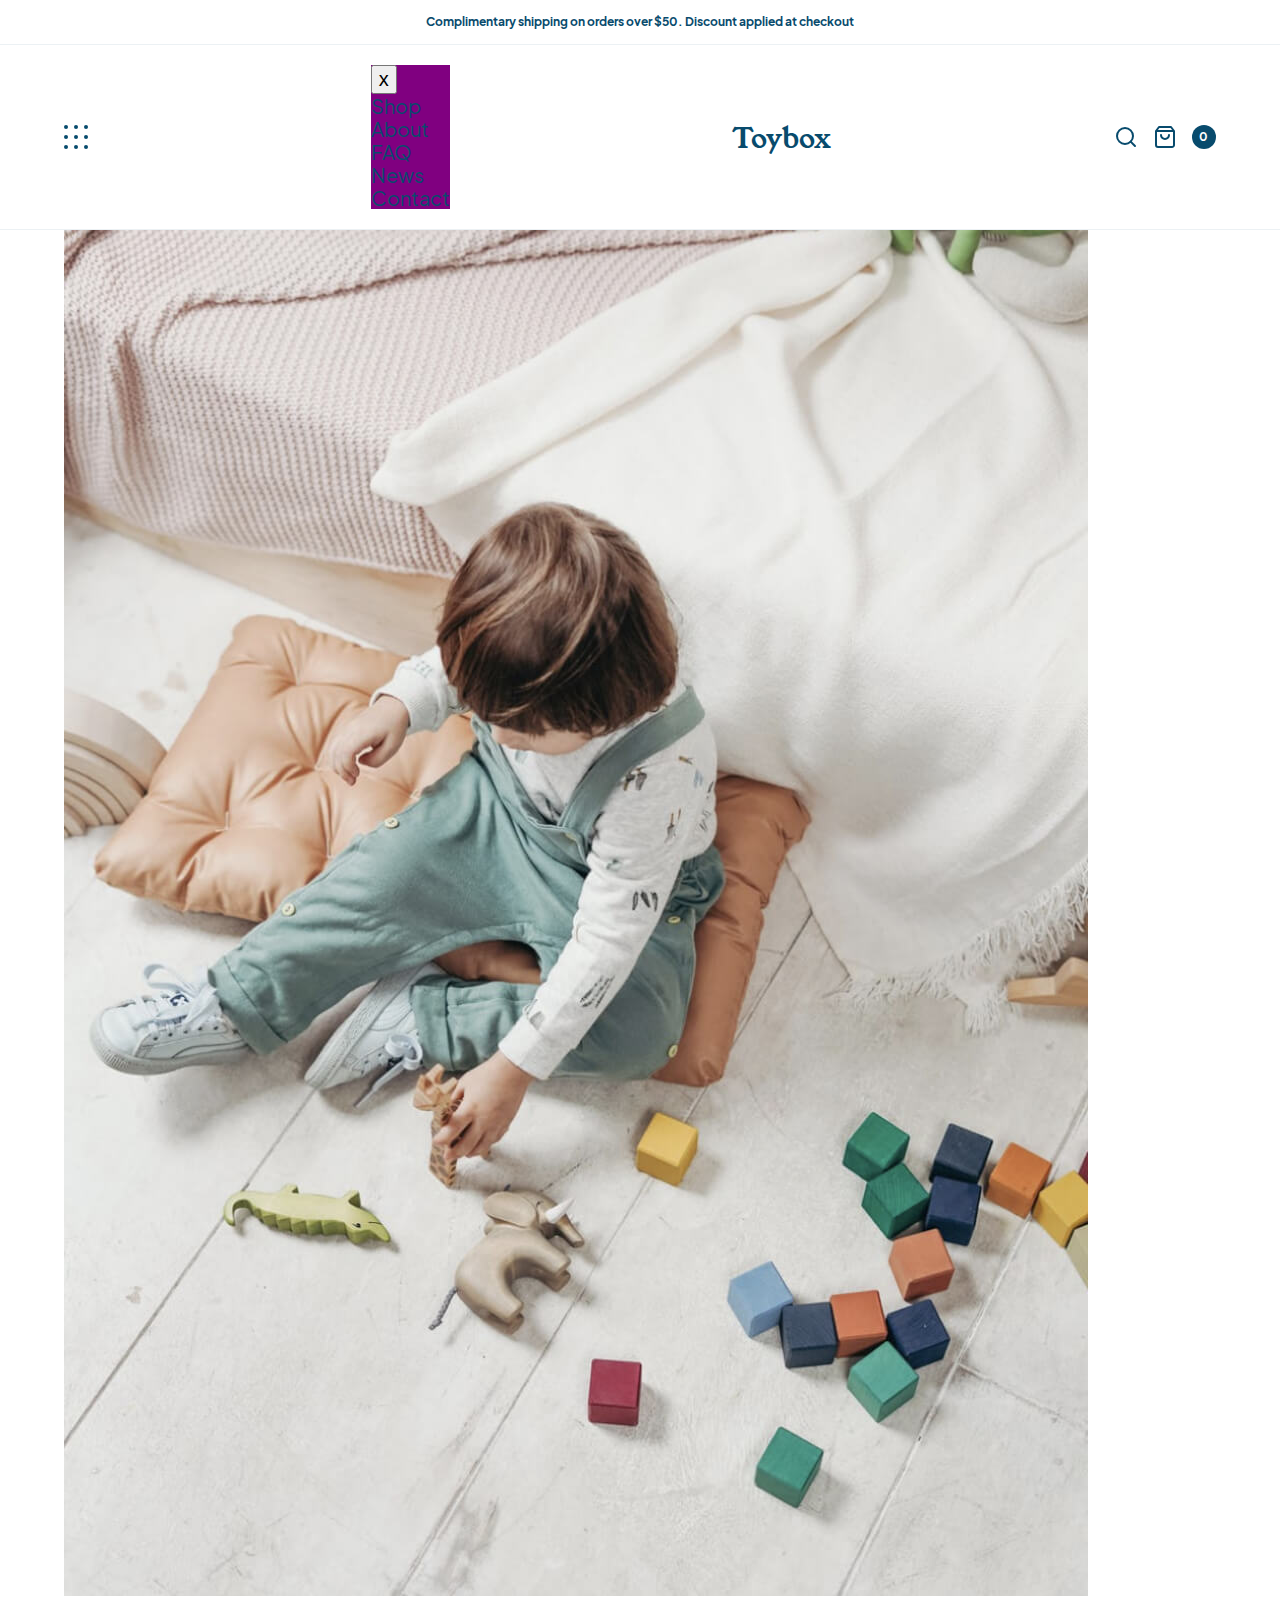
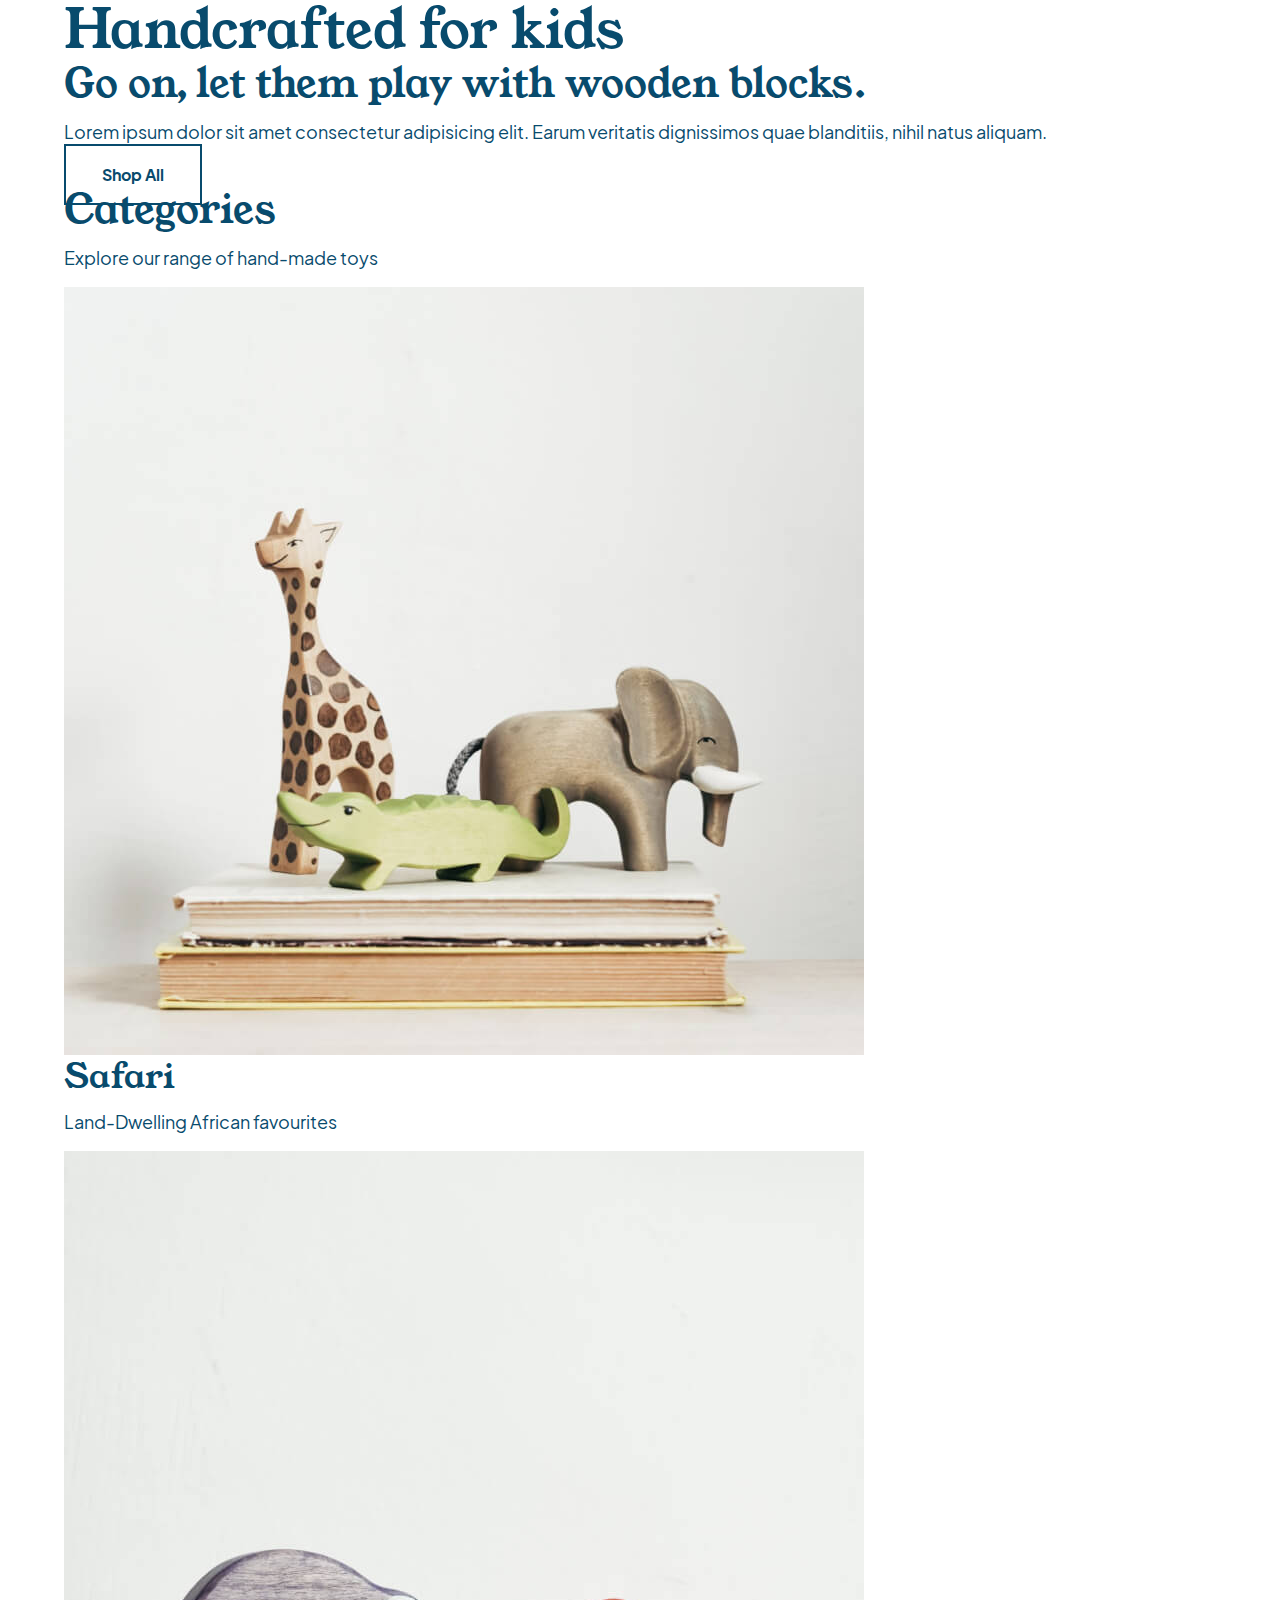
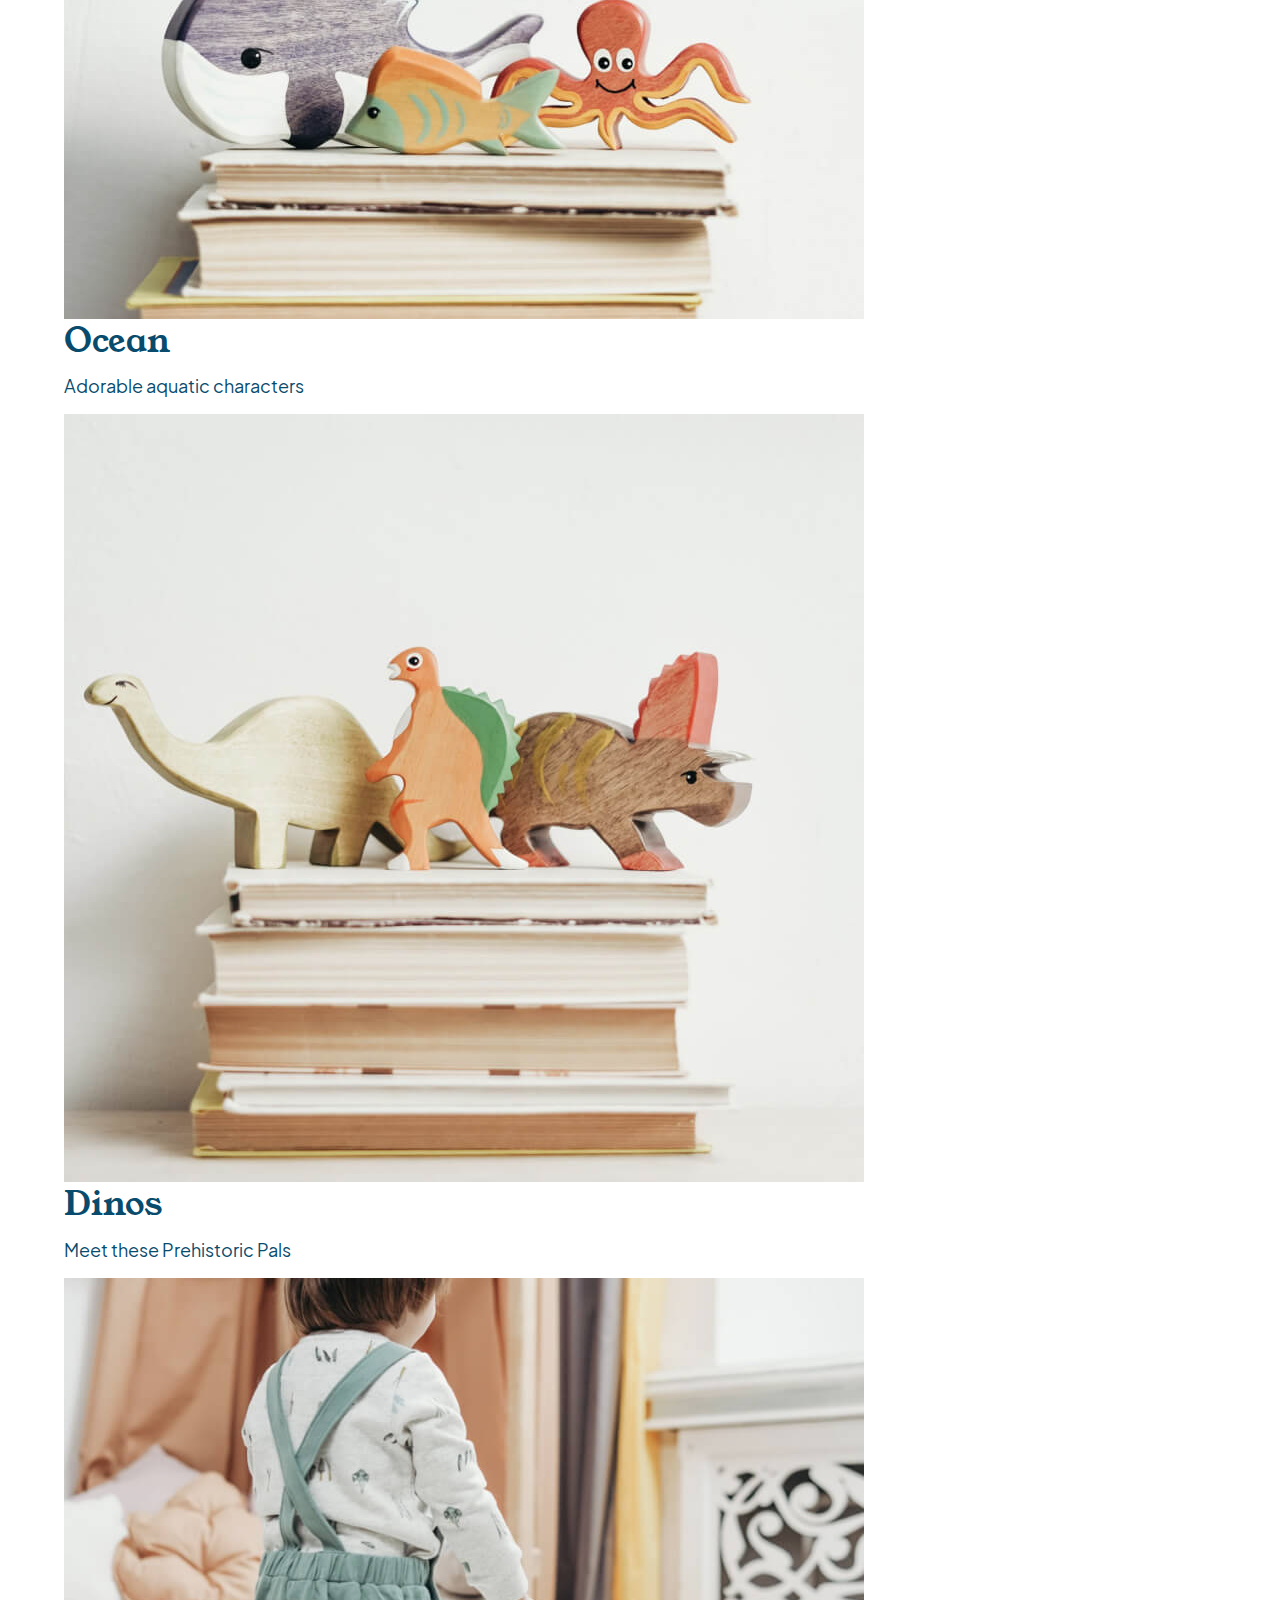
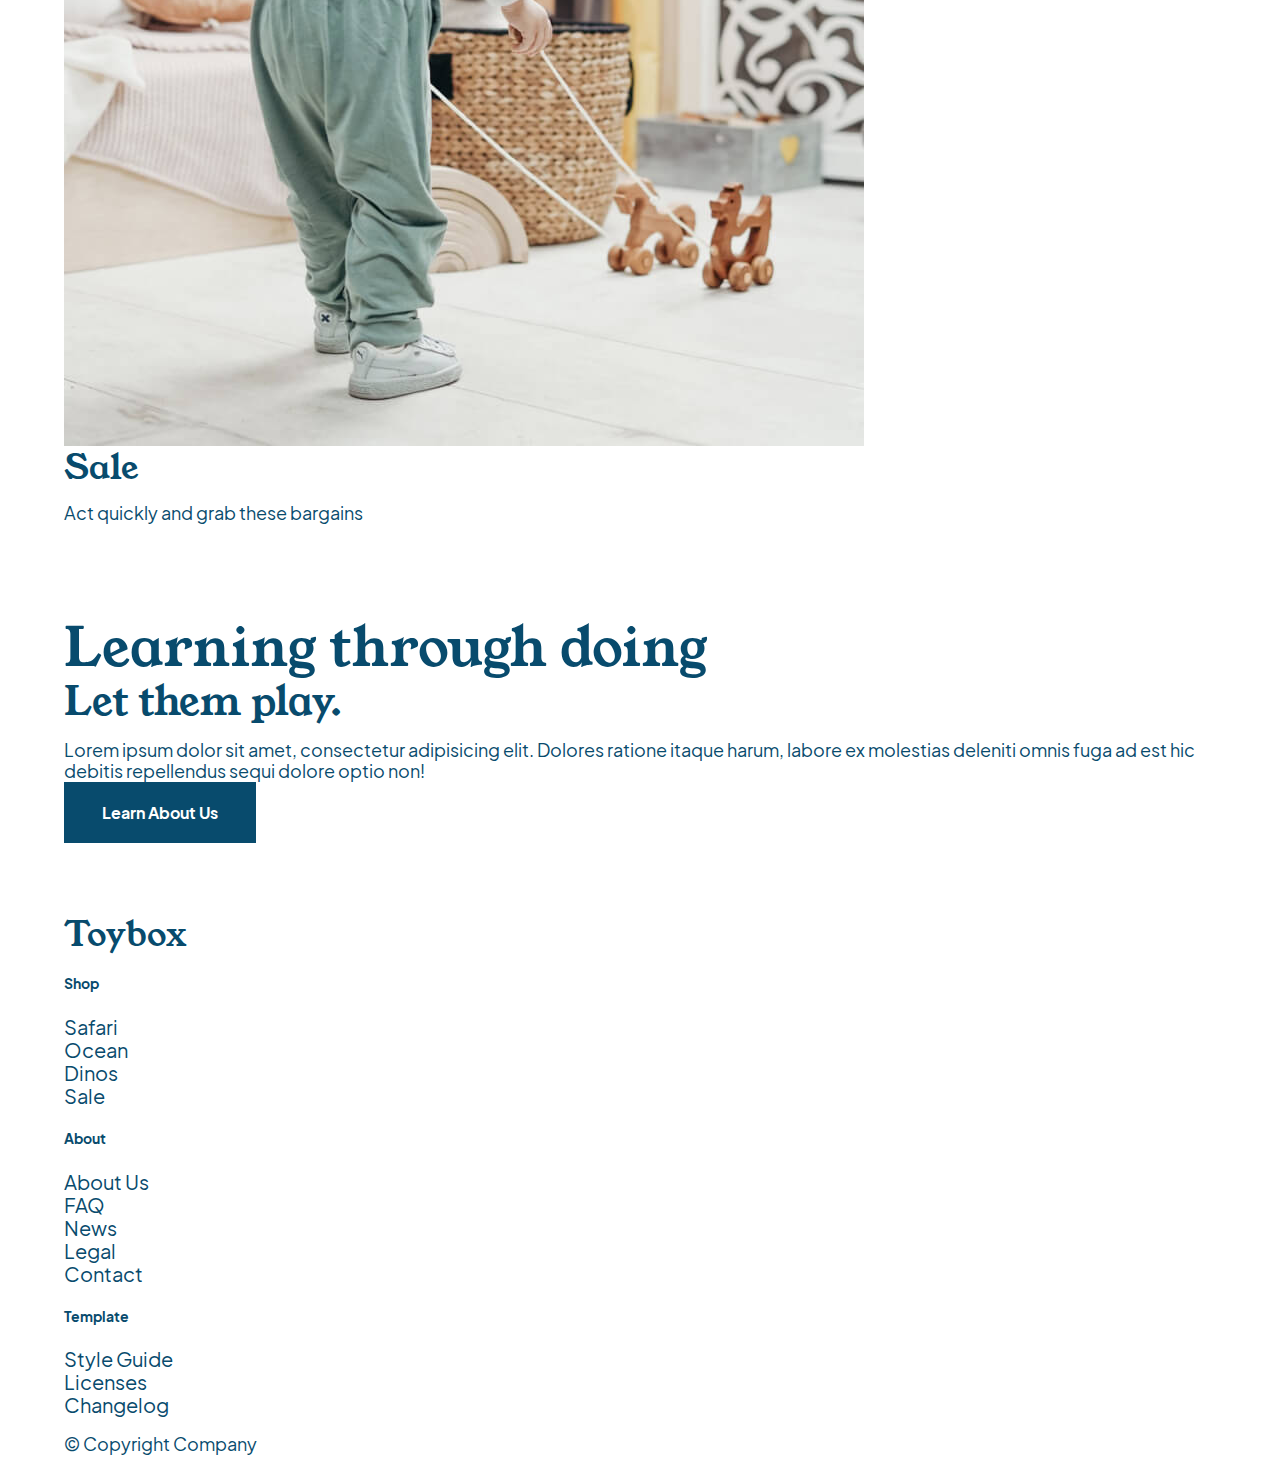
==== commit 339b9dc0: "Finished nav Bar" ====
--- a/index.html
+++ b/index.html
@@ -66,7 +66,7 @@
 					<img src="./assets/shop-bag.svg" alt="Shopping Bag">
 				</a>
 				<div class="counter">
-					<p>0</p>	
+					<p class="small-copy">0</p>	
 				</div>
 			</div>
 		</div>
--- a/styles/styles.css
+++ b/styles/styles.css
@@ -384,6 +384,7 @@
   top: 0;
   border-top: 1px solid rgba(8, 75, 109, 0.08);
   border-bottom: 1px solid rgba(8, 75, 109, 0.08);
+  background-color: #fff;
 }
 .nav-bar .wrapper {
   display: -webkit-box;
@@ -395,6 +396,7 @@
   -webkit-box-align: center;
       -ms-flex-align: center;
           align-items: center;
+  padding: 20px 0;
 }
 .nav-bar input[type=checkbox] {
   opacity: 0;
@@ -409,12 +411,33 @@
 .search-cart .menu-icon, .search-cart .bag {
   margin-right: 15px;
 }
+.search-cart .menu-icon {
+  background-color: transparent;
+  border: none;
+  padding: 0;
+}
 .search-cart .bag {
   display: -webkit-box;
   display: -ms-flexbox;
   display: flex;
 }
+.search-cart .counter {
+  display: -webkit-box;
+  display: -ms-flexbox;
+  display: flex;
+  -webkit-box-align: center;
+      -ms-flex-align: center;
+          align-items: center;
+}
+.search-cart .counter p {
+  width: 24px;
+  height: 24px;
+  background-color: #084b6d;
+  border-radius: 50%;
+  color: #fff;
+  text-align: center;
+}
 
 .slide-out-nav {
-  display: none;
+  background-color: purple;
 }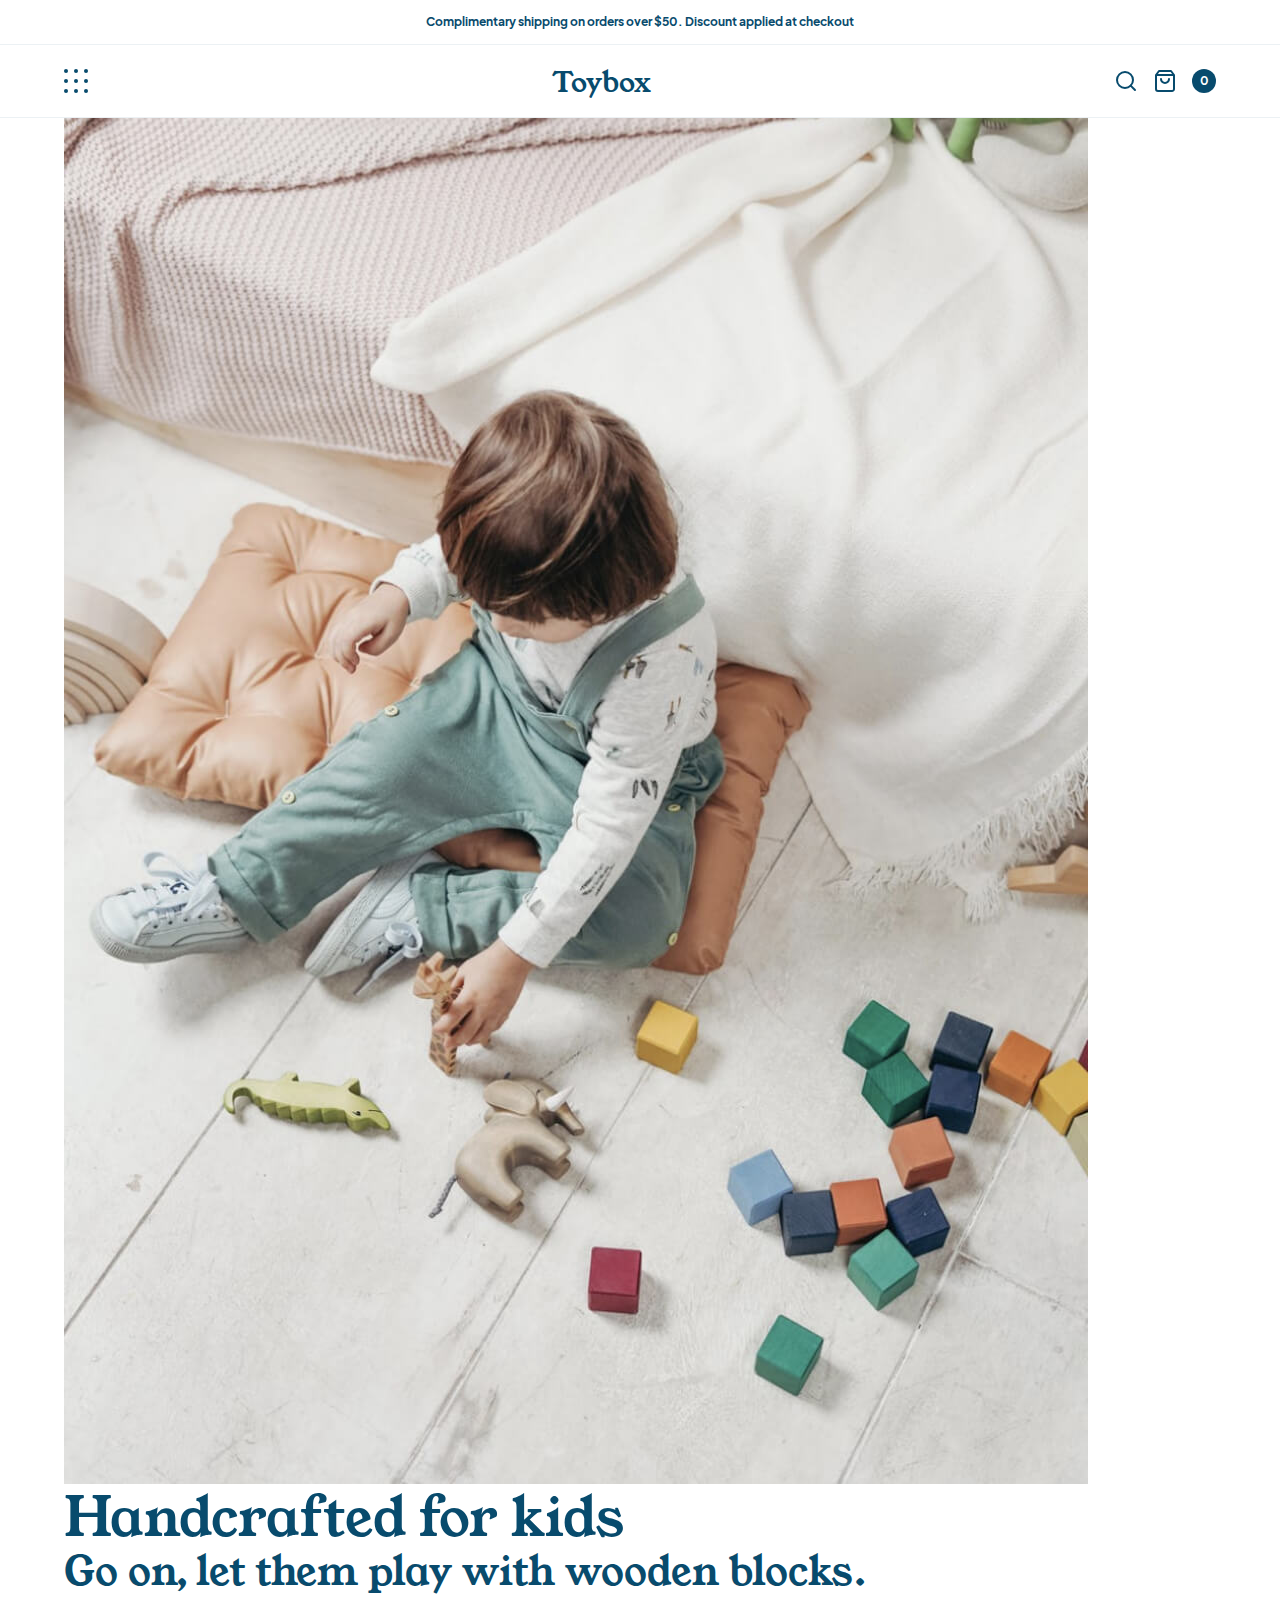
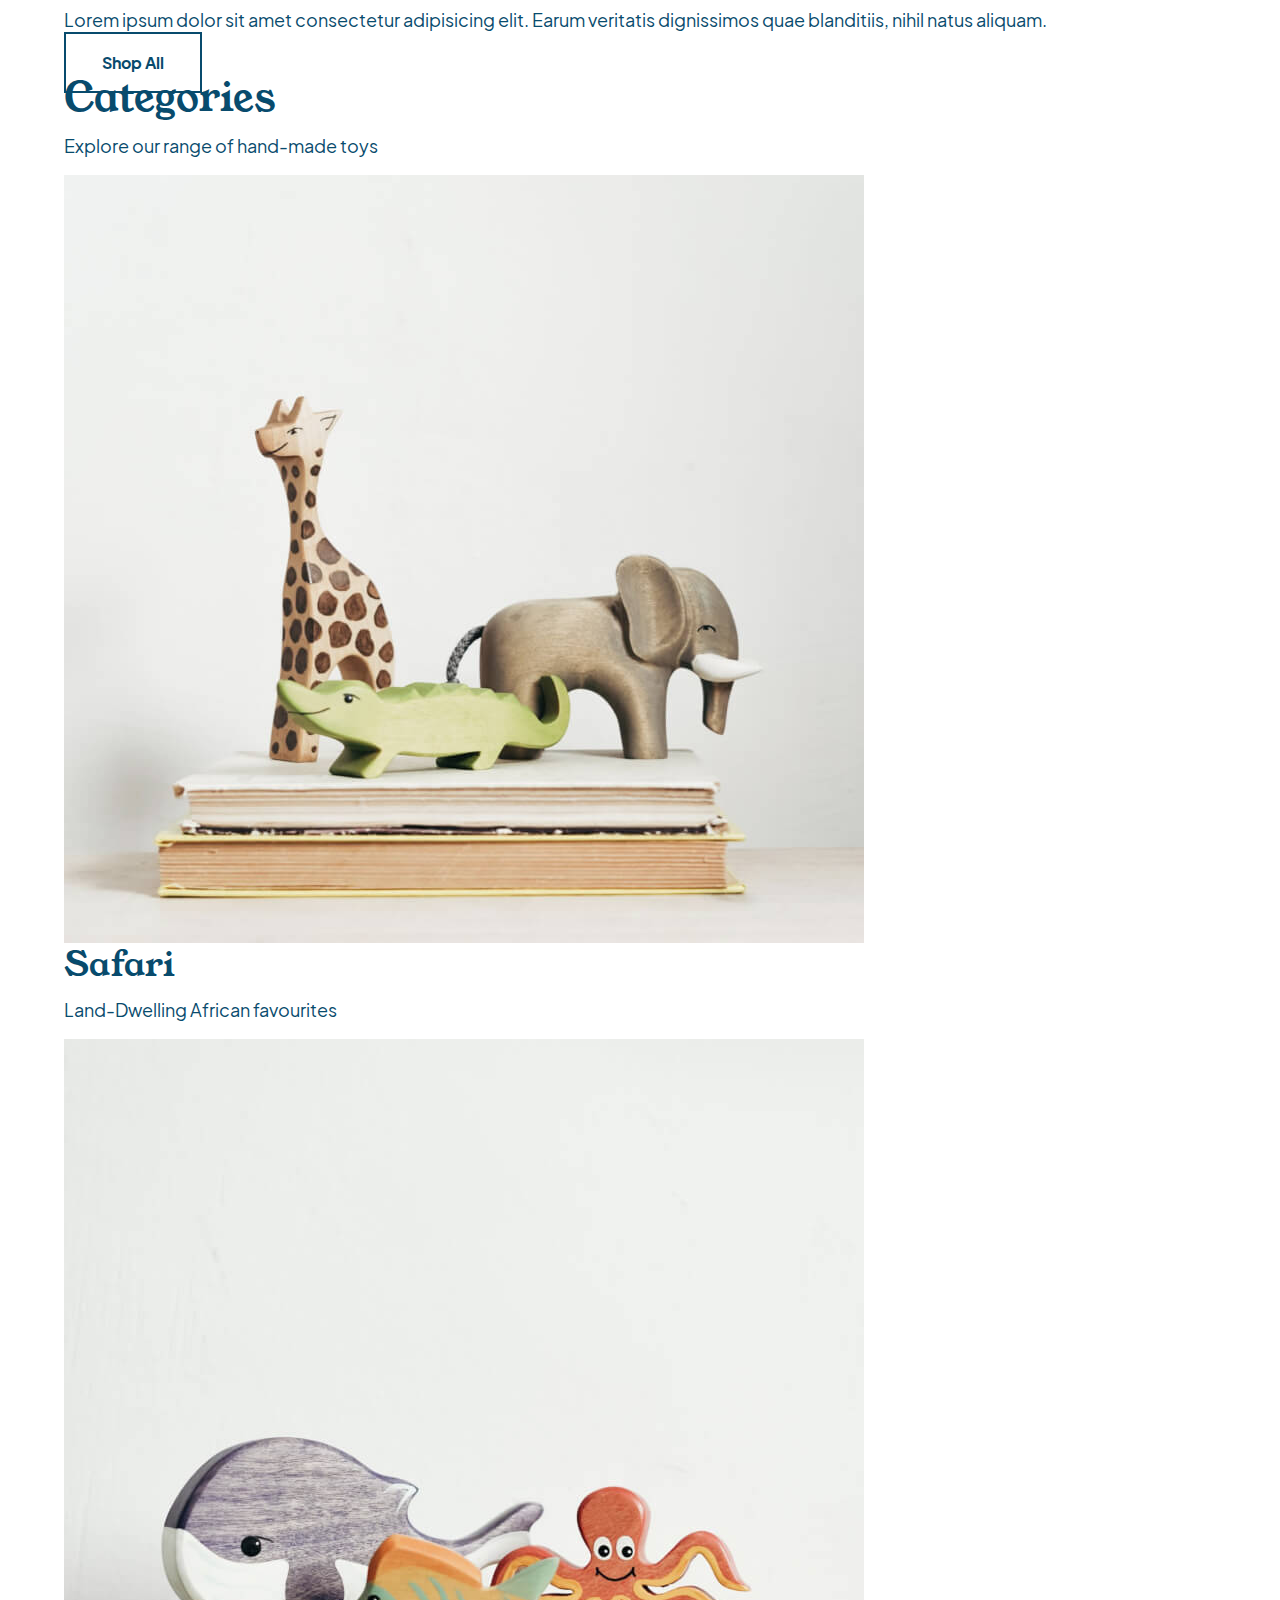
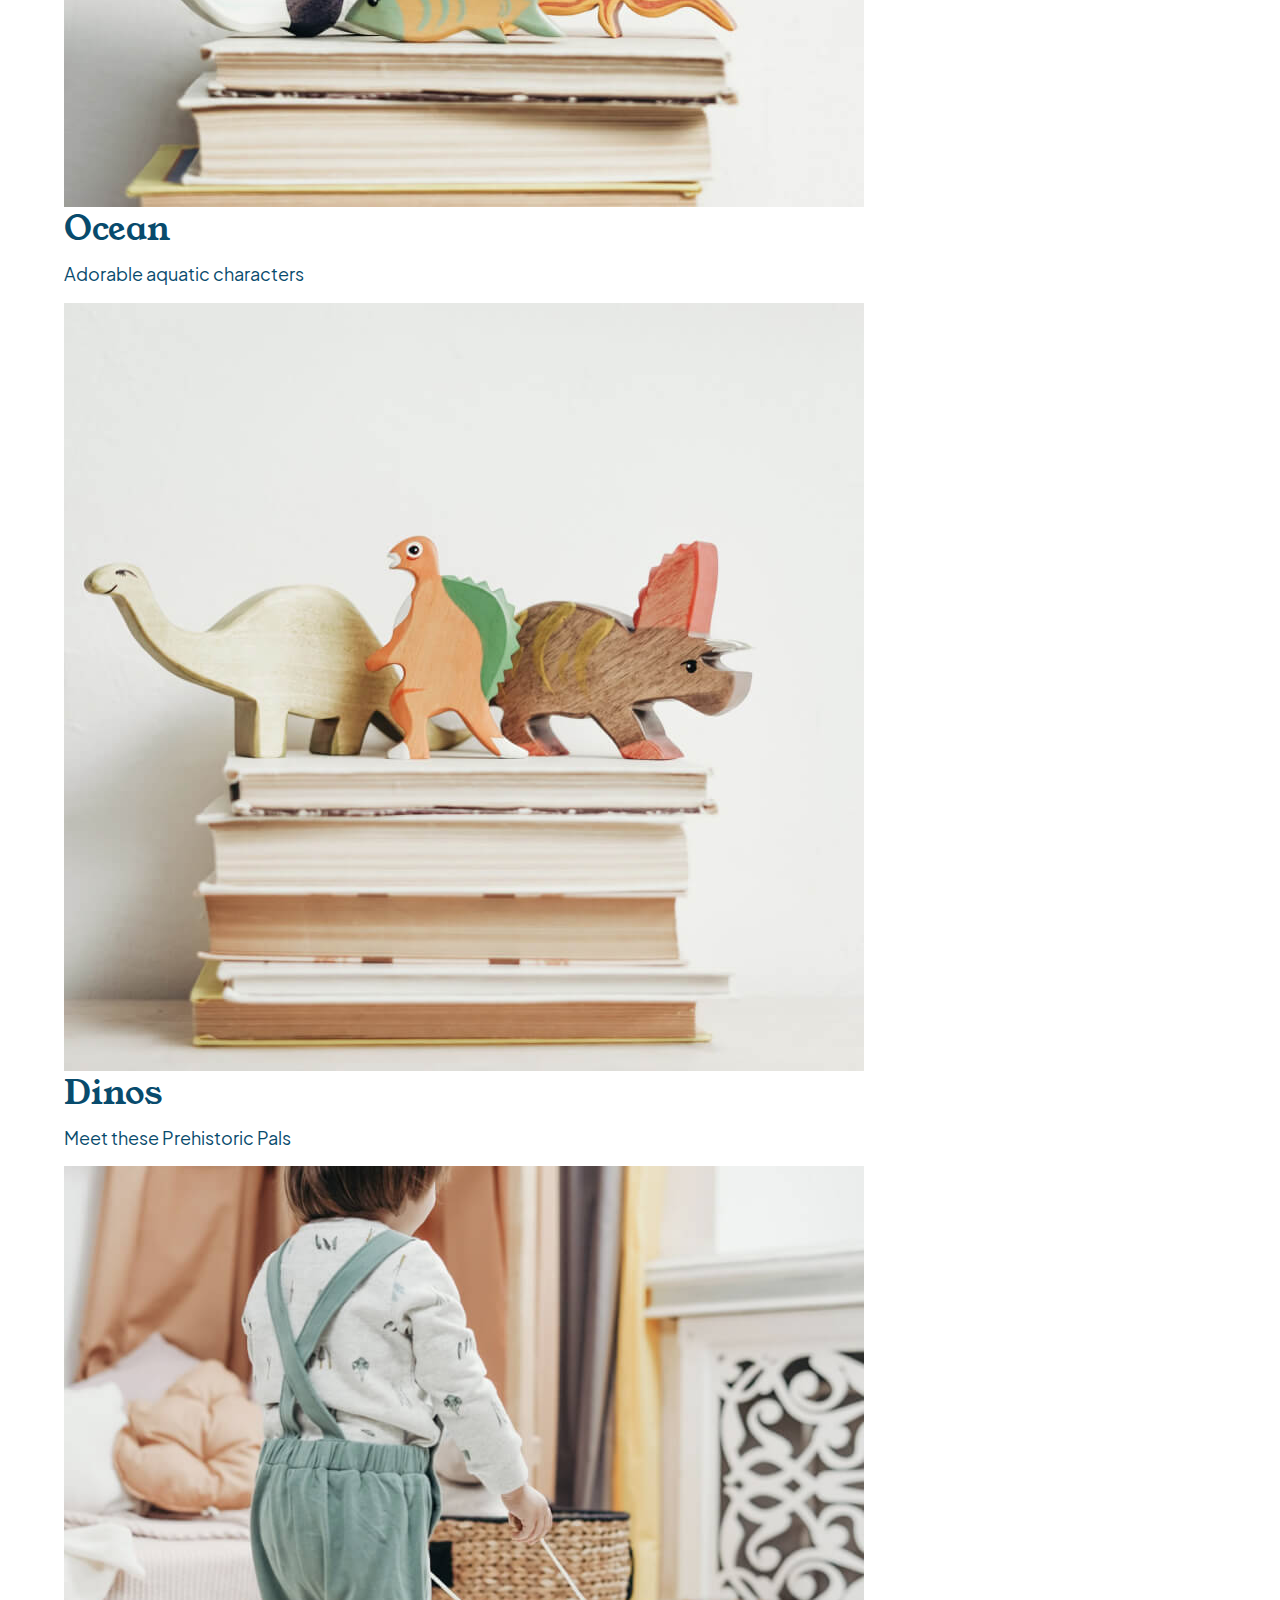
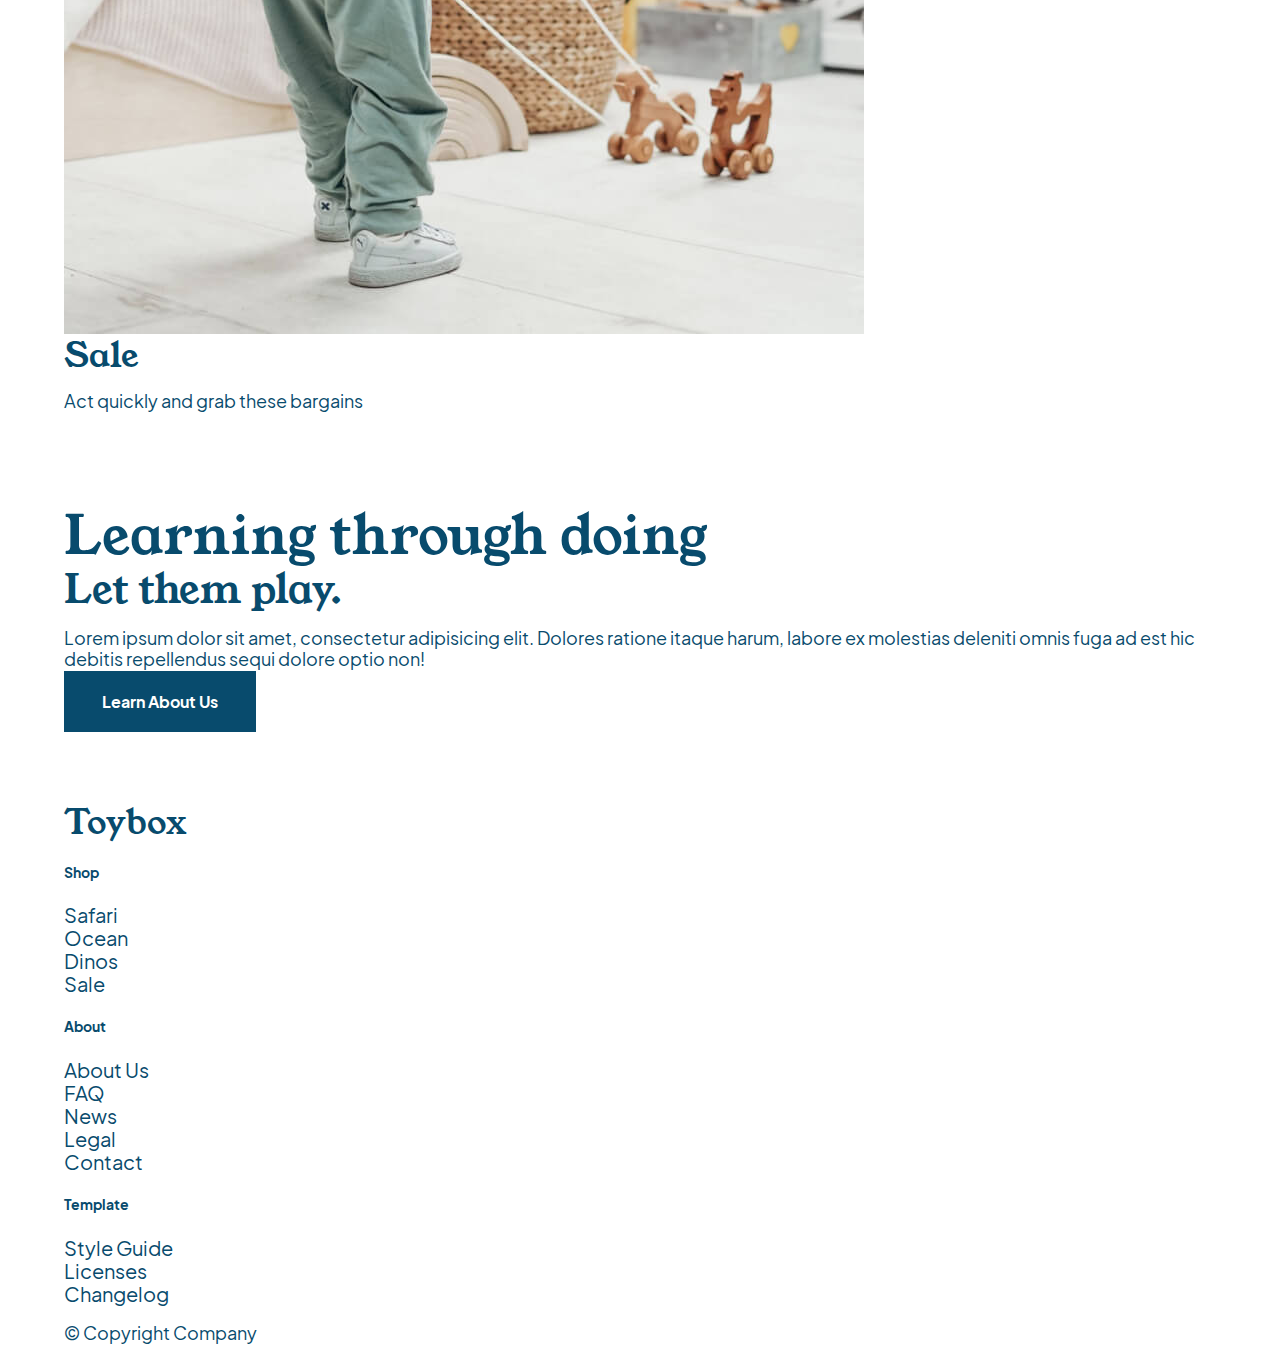
==== commit e19366e2: "Finished slide out menu" ====
--- a/index.html
+++ b/index.html
@@ -23,14 +23,18 @@
 		<div class="wrapper">
 			<!-- Slide Out Menu -->
 			<input type="checkbox" id="open-side-menu">
-			<label for="open-side-menu">
+			<label for="open-side-menu" class="menu-button">
 				<img src="./assets/menu-button.svg" alt="Menu Button">
 			</label>
 
 			<!-- Slide Out Nav Content -->
 			<div class="slide-out-nav">
-				<button>x</button>
-				<nav>
+				<div class="button-container">
+					<!-- <button class="menu-close">x</button> -->
+					<label for="open-side-menu" class="menu-close">x</label>
+				</div>
+				
+				<nav class="main-menu">
 					<ul>
 						<li>
 							<a href="">Shop</a>
--- a/styles/styles.css
+++ b/styles/styles.css
@@ -313,6 +313,13 @@
   font-weight: bold;
   margin: 0;
   line-height: 1.2rem;
+}
+
+button {
+  background-color: transparent;
+  border: none;
+  padding: 0;
+  cursor: pointer;
 }
 
 img {
@@ -402,6 +409,13 @@
   opacity: 0;
   position: absolute;
 }
+.nav-bar input[type=checkbox]:checked ~ .slide-out-nav {
+  left: 0;
+}
+
+.menu-button {
+  cursor: pointer;
+}
 
 .search-cart {
   display: -webkit-box;
@@ -410,11 +424,6 @@
 }
 .search-cart .menu-icon, .search-cart .bag {
   margin-right: 15px;
-}
-.search-cart .menu-icon {
-  background-color: transparent;
-  border: none;
-  padding: 0;
 }
 .search-cart .bag {
   display: -webkit-box;
@@ -440,4 +449,41 @@
 
 .slide-out-nav {
   background-color: purple;
+  position: fixed;
+  top: 0;
+  left: -506px;
+  height: 100vh;
+  width: 100%;
+  max-width: 506px;
+  color: #fff;
+  font-family: "Young Serif";
+  padding: 35px 50px;
+  -webkit-transition: 0.75s;
+  transition: 0.75s;
+}
+
+.main-menu a {
+  font-family: "Young Serif";
+  font-size: 1.6rem;
+  line-height: 2.5rem;
+  color: white;
+  -webkit-transition: 0.3s;
+  transition: 0.3s;
+}
+.main-menu a:hover, .main-menu a:focus {
+  color: rgba(255, 255, 255, 0.5);
+}
+
+.button-container {
+  display: -webkit-box;
+  display: -ms-flexbox;
+  display: flex;
+  -webkit-box-pack: end;
+      -ms-flex-pack: end;
+          justify-content: flex-end;
+}
+
+.menu-close {
+  color: #fff;
+  font-size: 1.2rem;
 }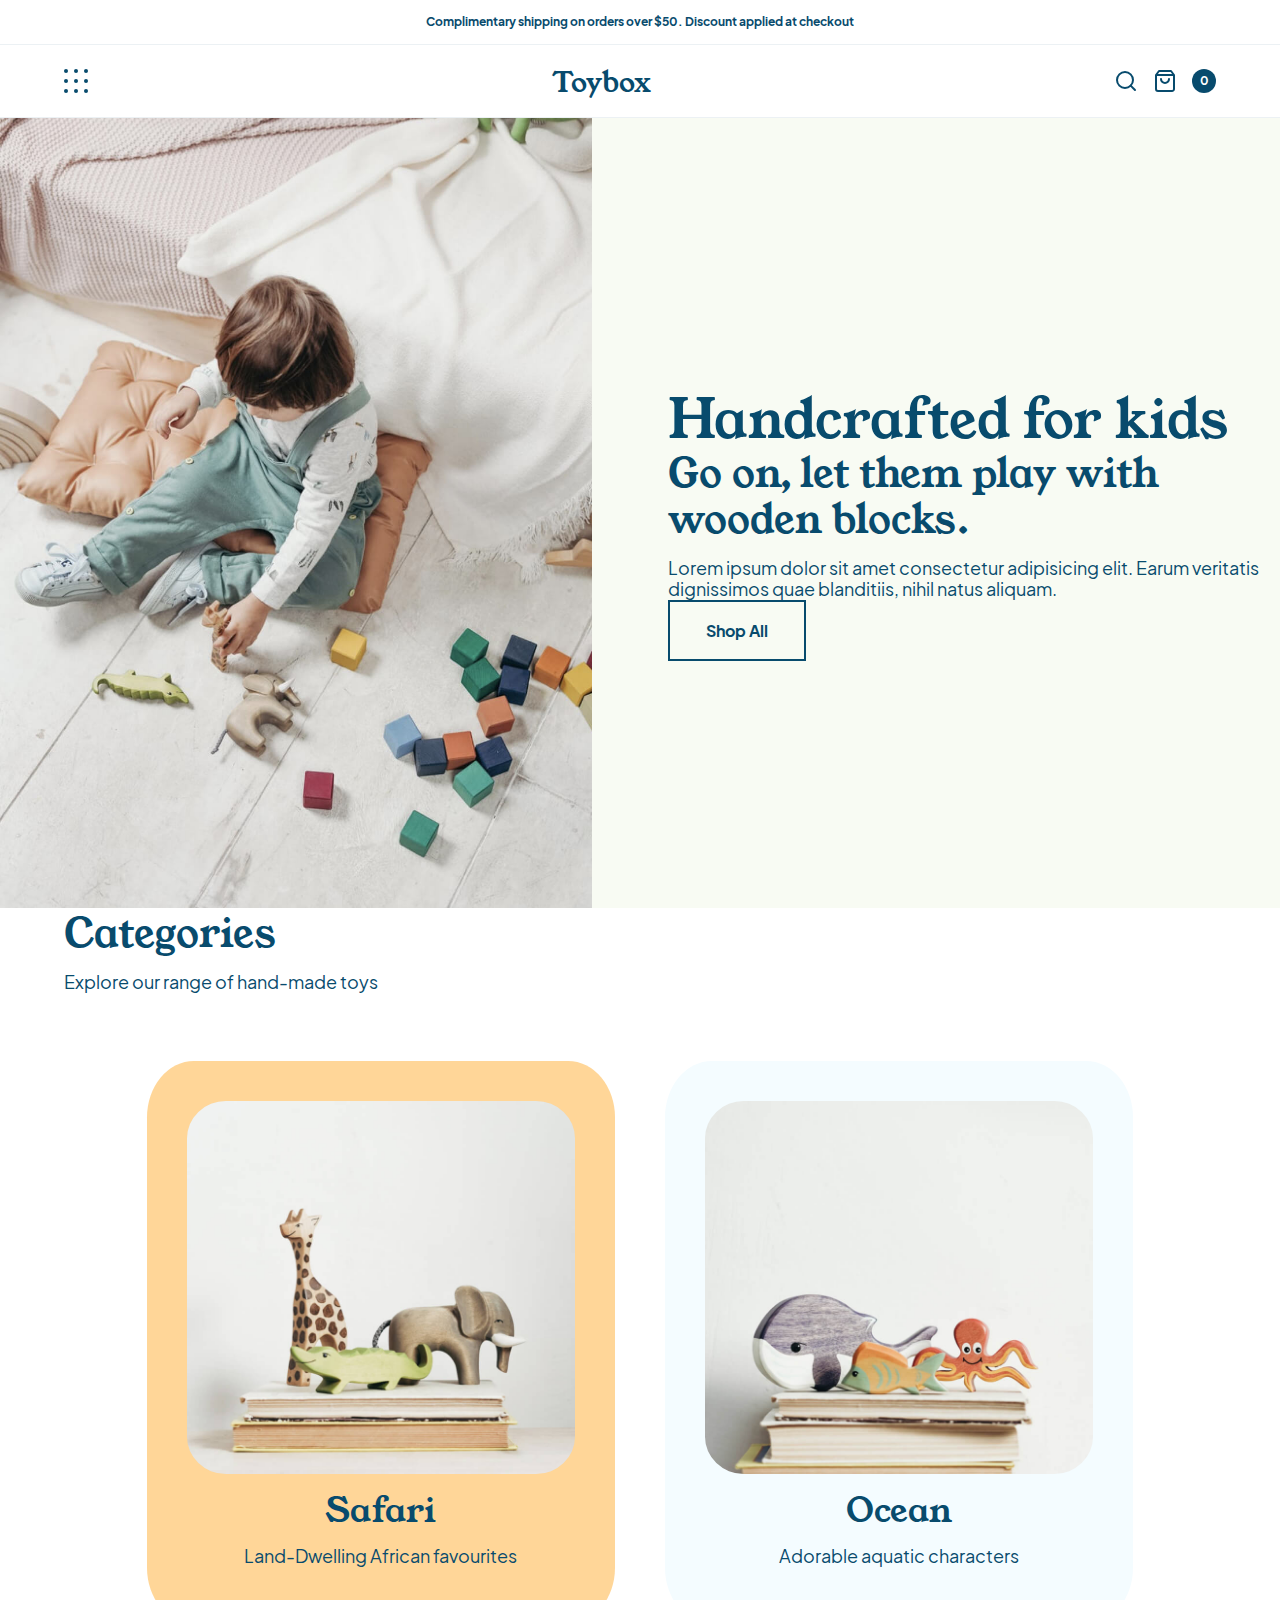
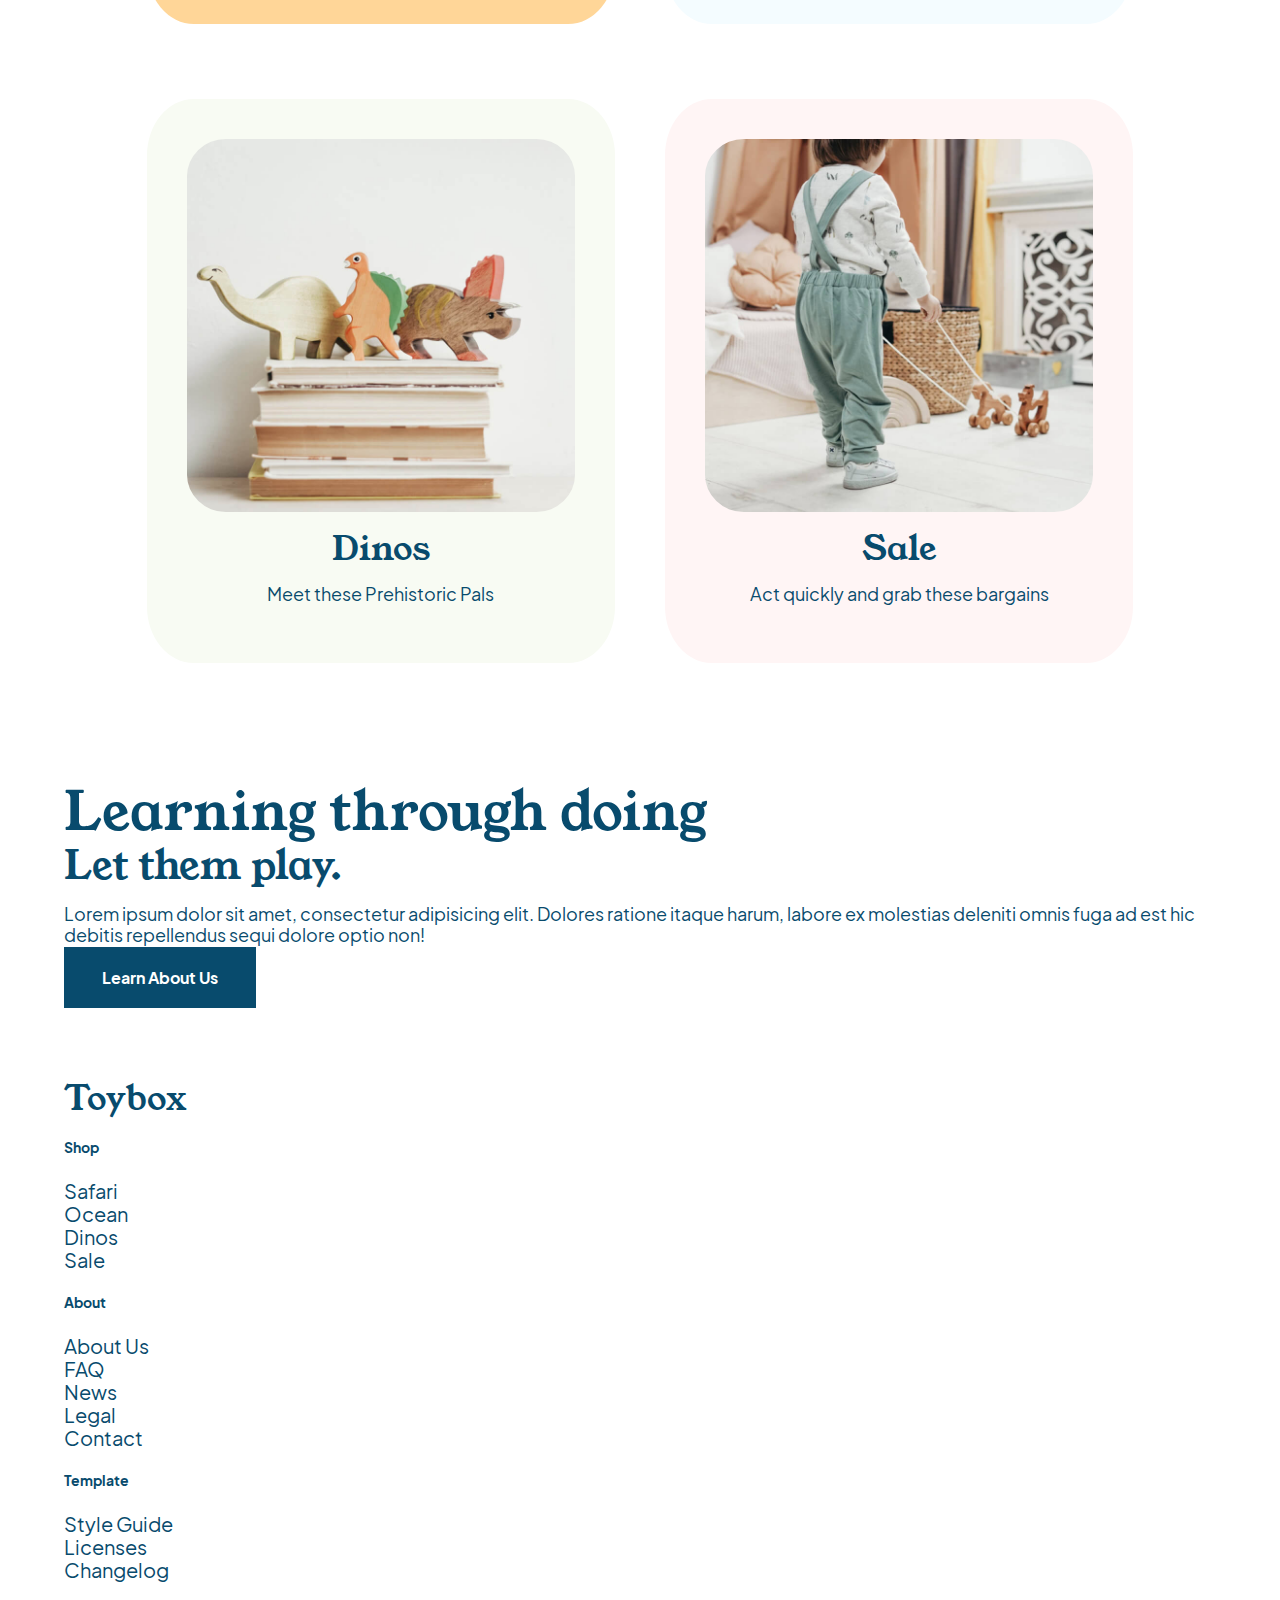
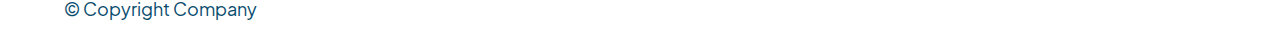
==== commit 48578273: "Finished categories section" ====
--- a/index.html
+++ b/index.html
@@ -101,7 +101,7 @@
 
 				<!-- product gallery -->
 				<div class="category-gallery">
-					<ul>
+					<ul class="category-list">
 						<li class="items item-one">
 							<a href="#">
 								<img src="./assets/safari-trio.jpg" alt="An image of three wooden safari animal toys on top of a stack of books">
--- a/styles/styles.css
+++ b/styles/styles.css
@@ -392,6 +392,7 @@
   border-top: 1px solid rgba(8, 75, 109, 0.08);
   border-bottom: 1px solid rgba(8, 75, 109, 0.08);
   background-color: #fff;
+  z-index: 10;
 }
 .nav-bar .wrapper {
   display: -webkit-box;
@@ -486,4 +487,70 @@
 .menu-close {
   color: #fff;
   font-size: 1.2rem;
+}
+
+header {
+  background-color: #f8fbf3;
+}
+
+header .wrapper {
+  display: -webkit-box;
+  display: -ms-flexbox;
+  display: flex;
+  -webkit-box-pack: justify;
+      -ms-flex-pack: justify;
+          justify-content: space-between;
+  -webkit-box-align: center;
+      -ms-flex-align: center;
+          align-items: center;
+  width: 100%;
+  margin: 0;
+}
+
+.header-img-container {
+  width: 47%;
+}
+
+.text-container {
+  width: 47%;
+}
+
+.category-list {
+  display: -webkit-box;
+  display: -ms-flexbox;
+  display: flex;
+  -ms-flex-wrap: wrap;
+      flex-wrap: wrap;
+  -webkit-box-pack: center;
+      -ms-flex-pack: center;
+          justify-content: center;
+}
+.category-list .item-one {
+  background-color: #ffd698;
+}
+.category-list .item-two {
+  background-color: #f4fcff;
+}
+.category-list .item-three {
+  background-color: #f8fbf3;
+}
+.category-list .item-four {
+  background-color: #fff5f5;
+}
+.category-list .items {
+  border-radius: 10%;
+  width: calc(45% - 50px);
+  margin: 50px 25px 25px;
+  padding: 40px;
+  text-align: center;
+  -webkit-transition: 0.3s;
+  transition: 0.3s;
+}
+.category-list .items img {
+  border-radius: 10%;
+  margin-bottom: 15px;
+}
+.category-list .items:hover {
+  -webkit-transform: scale(0.9);
+          transform: scale(0.9);
 }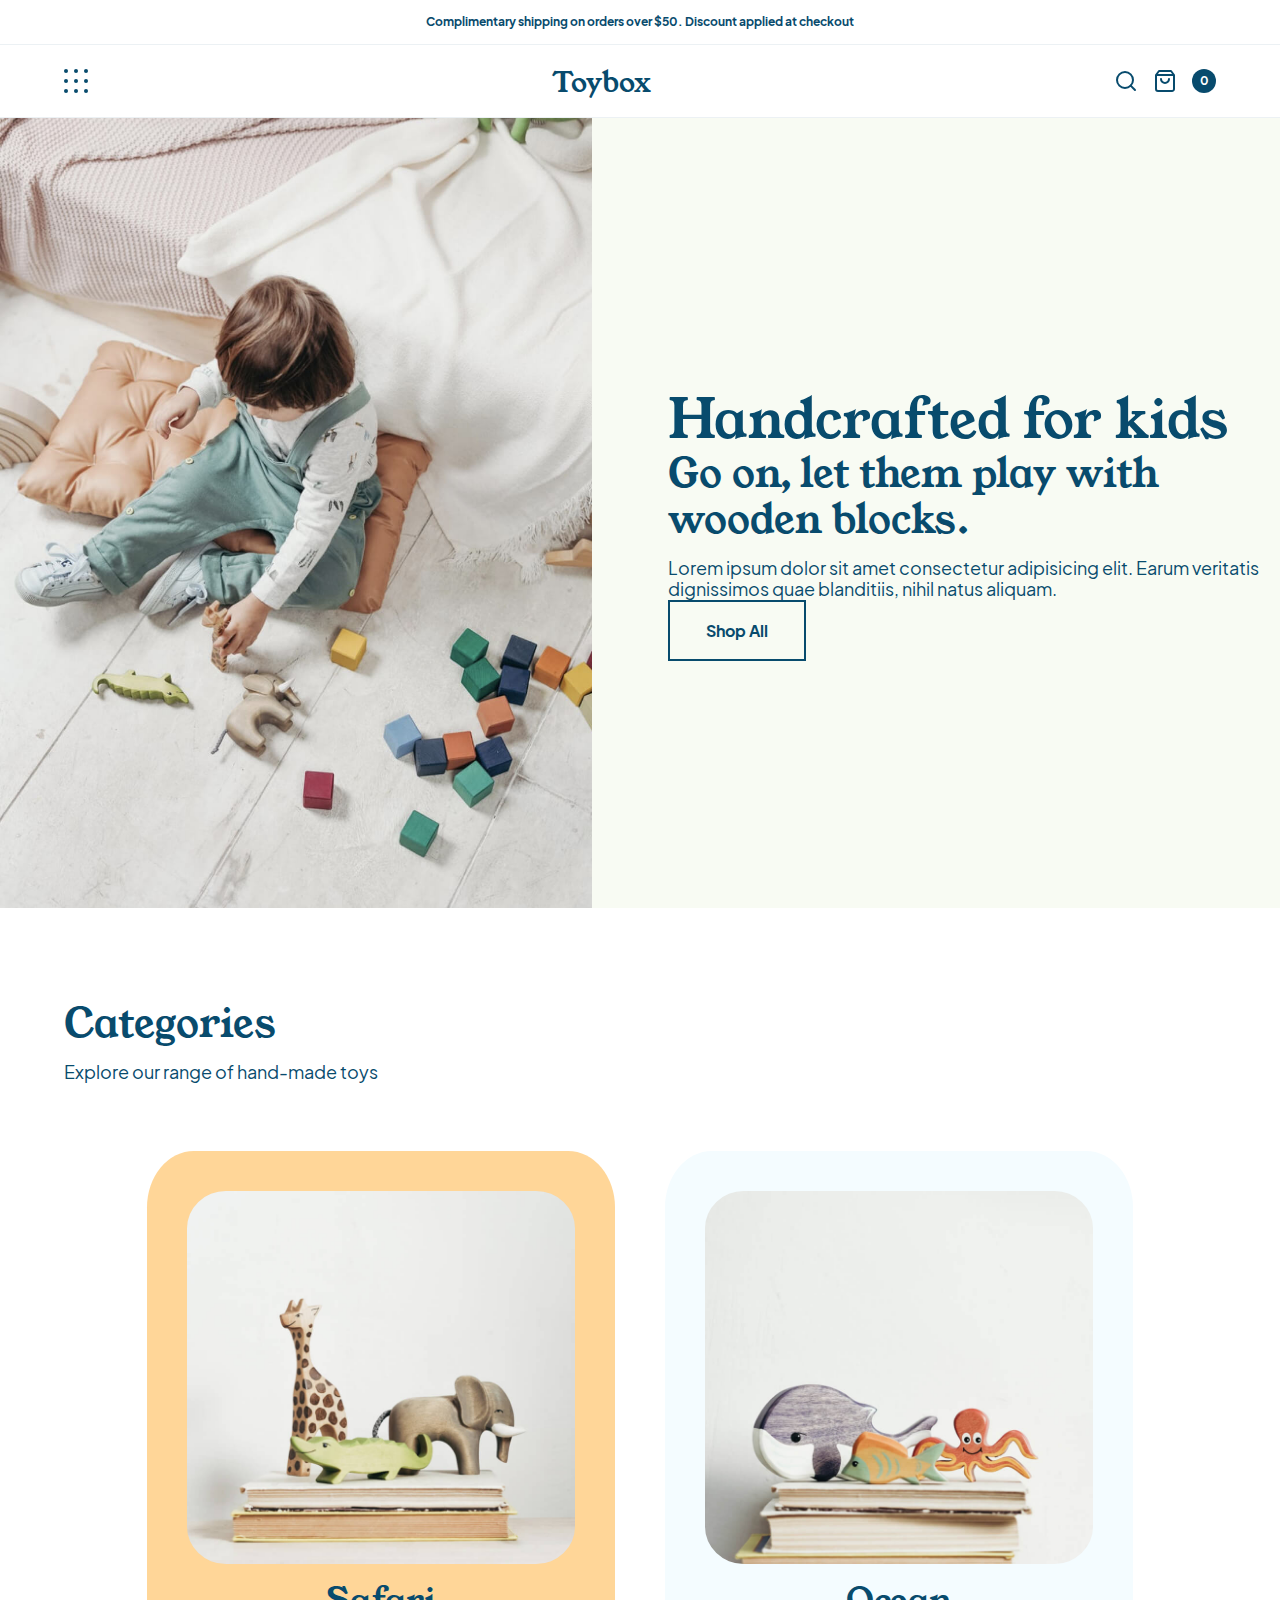
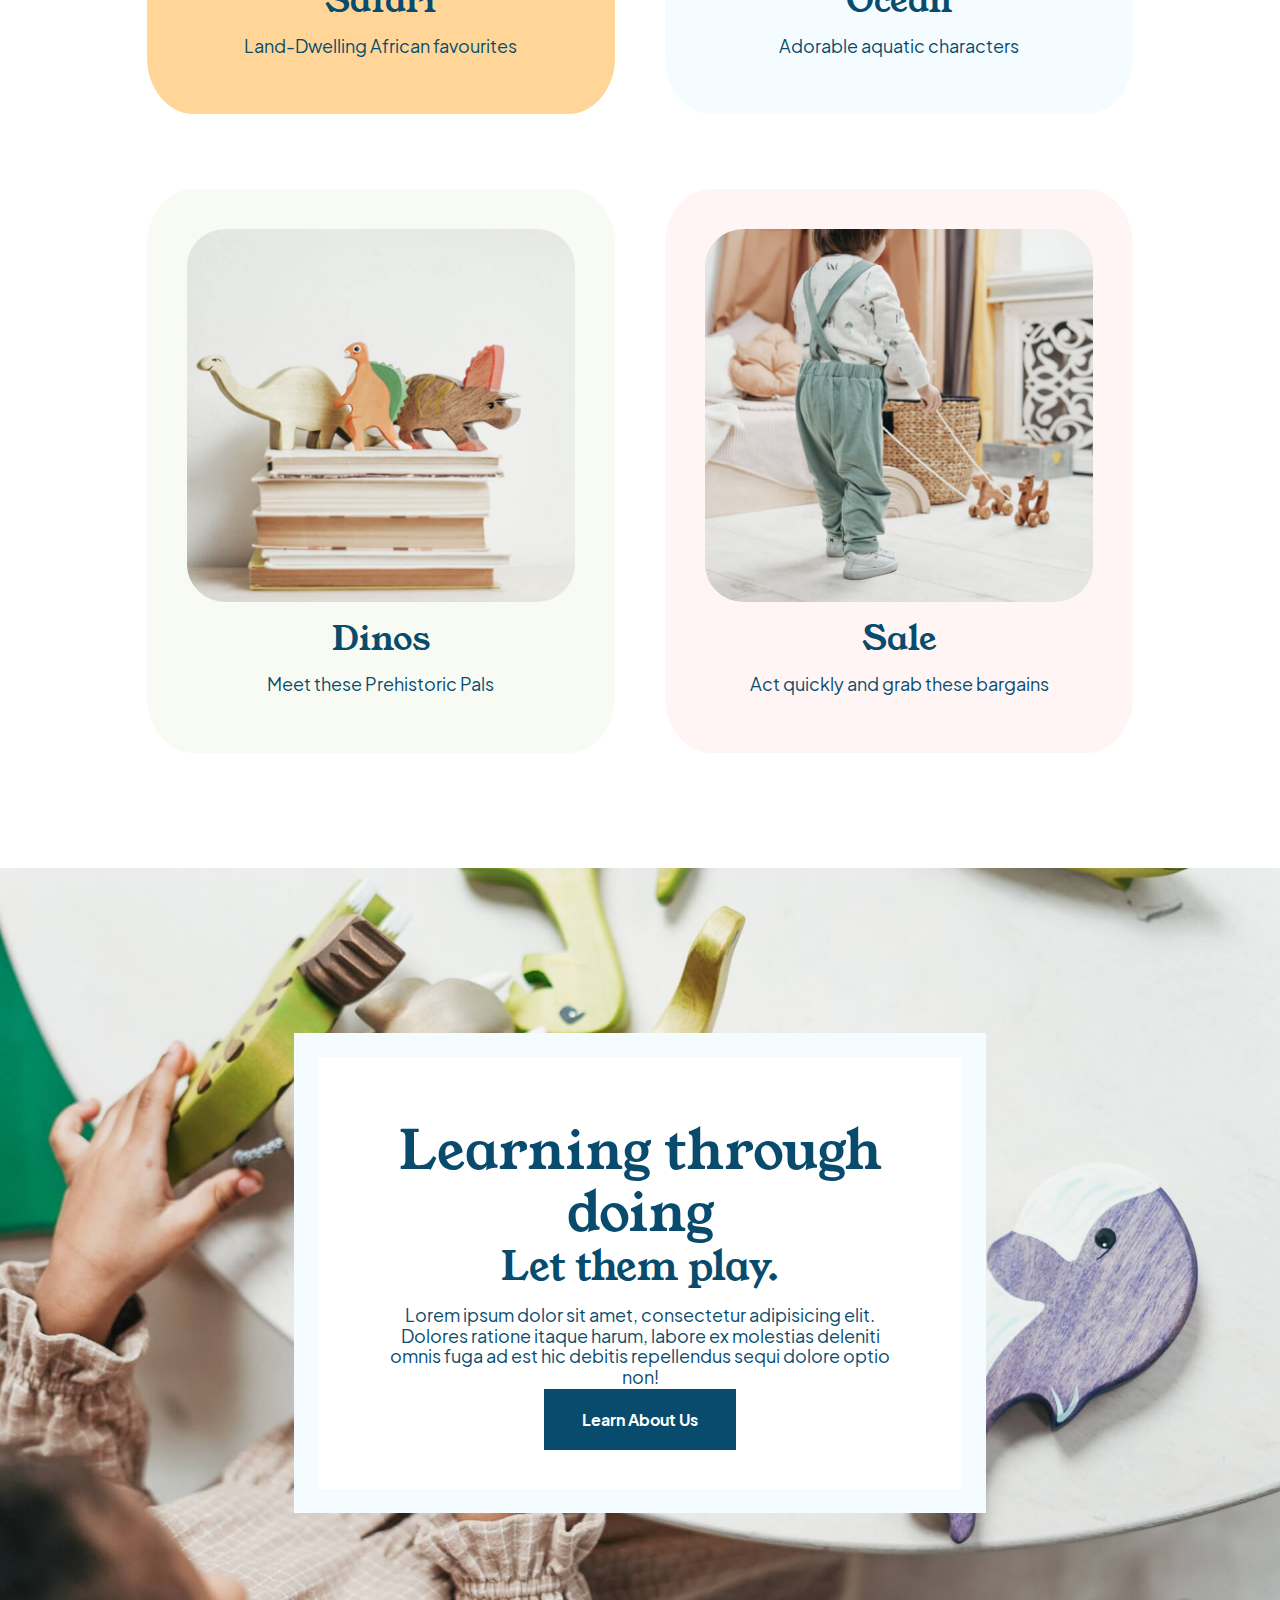
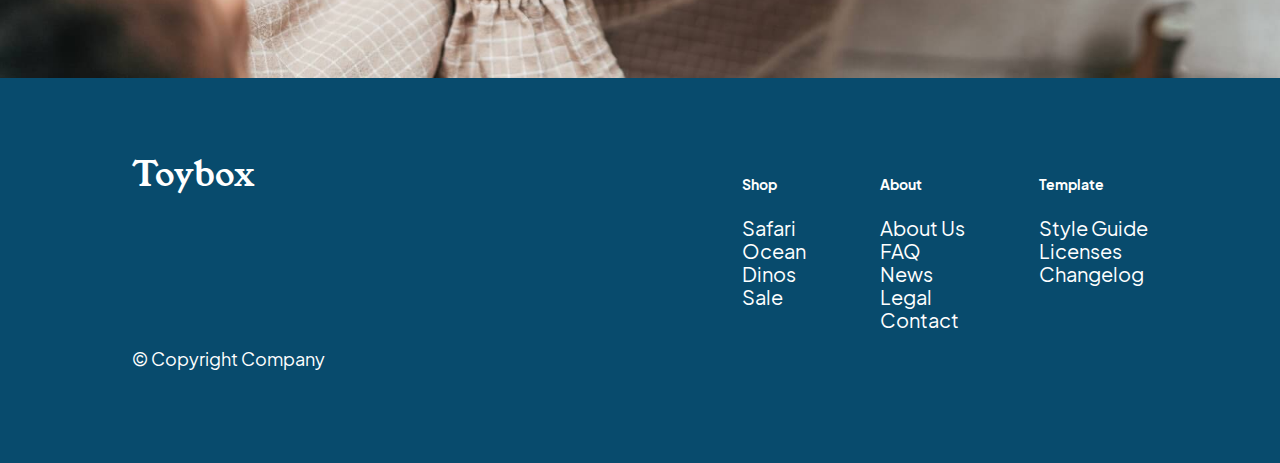
==== commit dfce8525: "Finished footer" ====
--- a/index.html
+++ b/index.html
@@ -153,13 +153,13 @@
 
 			<div class="footer-flex-container">
 				<!-- Logo -->
-				<a href="" class="logo">
+				<a href="" class="footer-logo">
 					<h4>Toybox</h4>
 				</a>
 
 				<!-- Footer Nav Flex Container -->
-				<div>
-					<nav class="footer-nav">
+				<div class="footer-nav">
+					<nav>
 							<!-- Footer Shop List -->
 						<ul class="footer-shop">
 							<li>
--- a/styles/styles.css
+++ b/styles/styles.css
@@ -515,6 +515,10 @@
   width: 47%;
 }
 
+.categories {
+  margin-top: 90px;
+}
+
 .category-list {
   display: -webkit-box;
   display: -ms-flexbox;
@@ -553,4 +557,61 @@
 .category-list .items:hover {
   -webkit-transform: scale(0.9);
           transform: scale(0.9);
+}
+
+.play {
+  background-image: url(../assets/background-image.jpg);
+  background-position: center;
+  background-size: cover;
+  min-height: 90vh;
+  margin-bottom: 0;
+}
+.play .wrapper {
+  display: -webkit-box;
+  display: -ms-flexbox;
+  display: flex;
+  -webkit-box-pack: center;
+      -ms-flex-pack: center;
+          justify-content: center;
+  -webkit-box-align: center;
+      -ms-flex-align: center;
+          align-items: center;
+  min-height: 90vh;
+}
+.play .play-content {
+  width: 60%;
+  border: 24px solid #f4fcff;
+  background-color: #fff;
+  padding: 60px;
+  text-align: center;
+}
+
+footer {
+  background: #084b6d;
+  color: #fff;
+  padding: 75px;
+}
+footer .footer-flex-container {
+  display: -webkit-box;
+  display: -ms-flexbox;
+  display: flex;
+  -webkit-box-pack: justify;
+      -ms-flex-pack: justify;
+          justify-content: space-between;
+}
+
+.footer-logo h4 {
+  color: #fff;
+}
+
+.footer-nav {
+  width: 40%;
+}
+.footer-nav nav {
+  display: -webkit-box;
+  display: -ms-flexbox;
+  display: flex;
+  -webkit-box-pack: justify;
+      -ms-flex-pack: justify;
+          justify-content: space-between;
 }